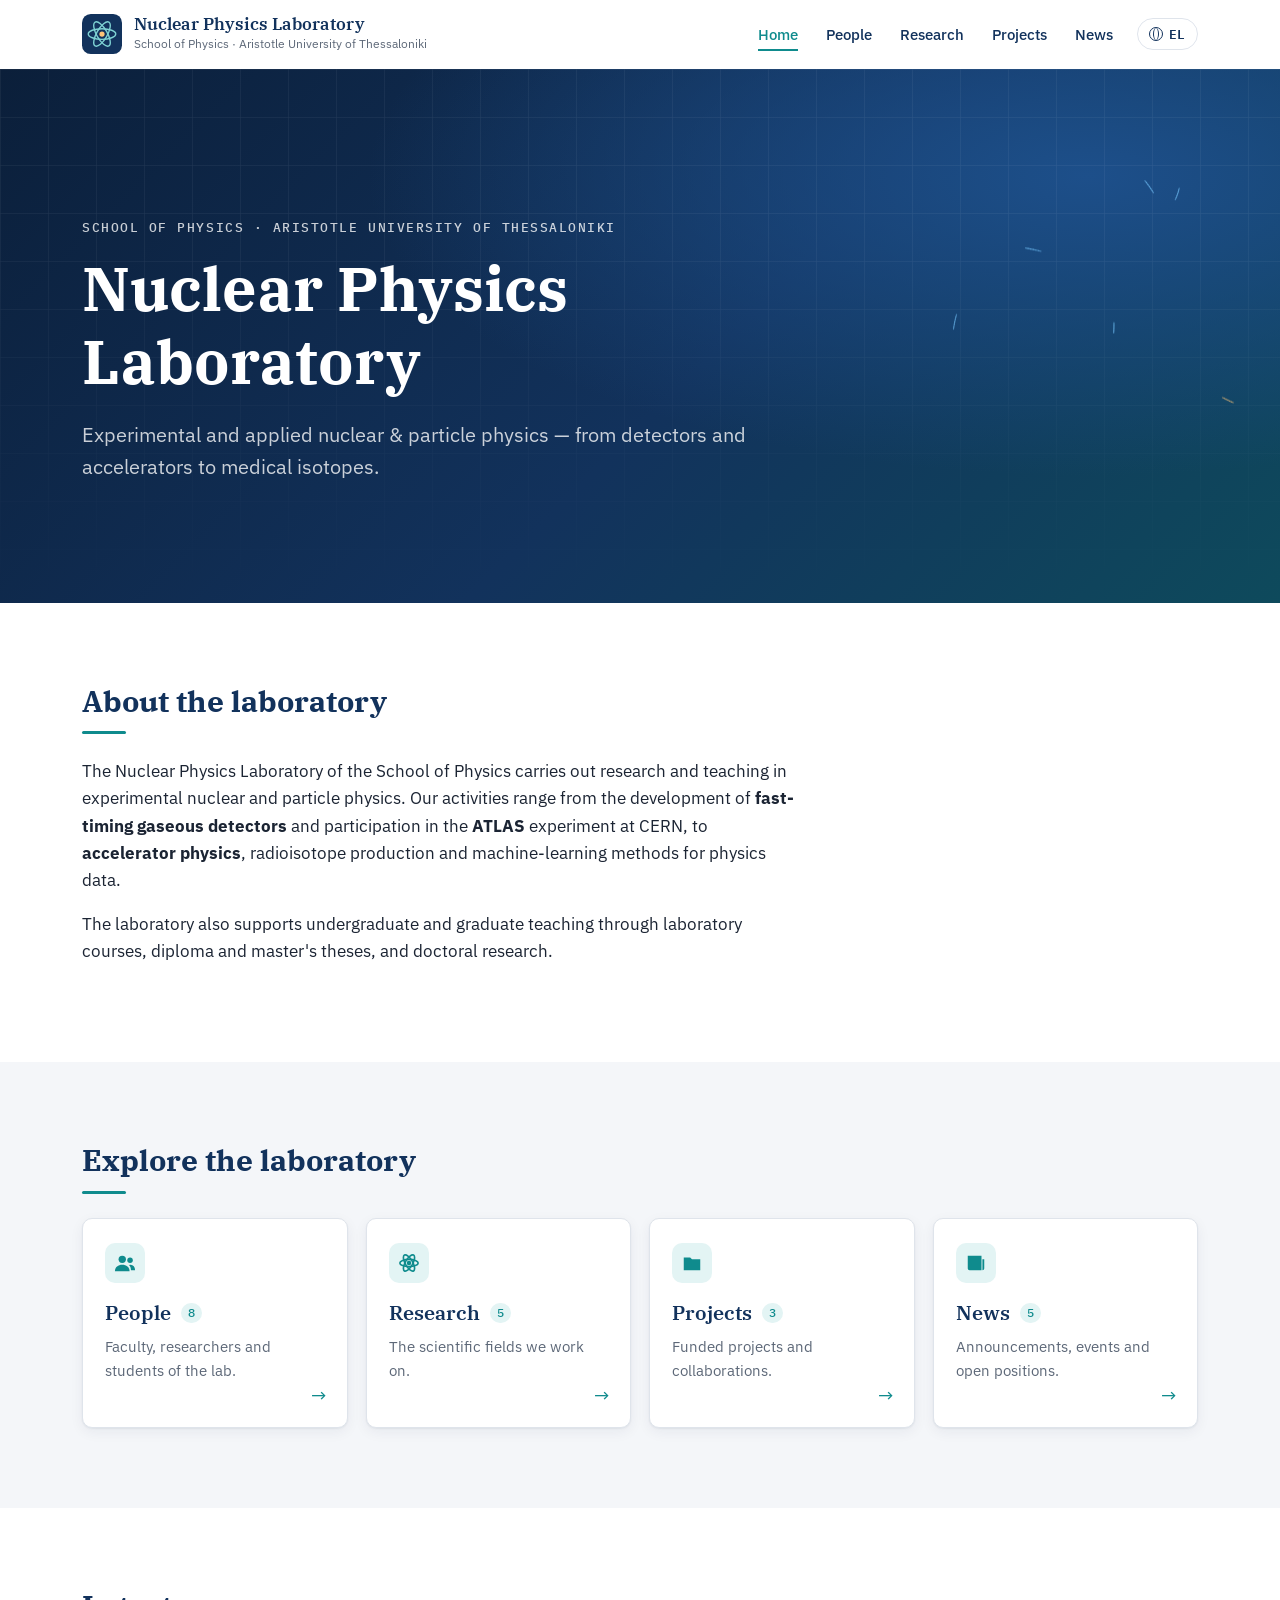
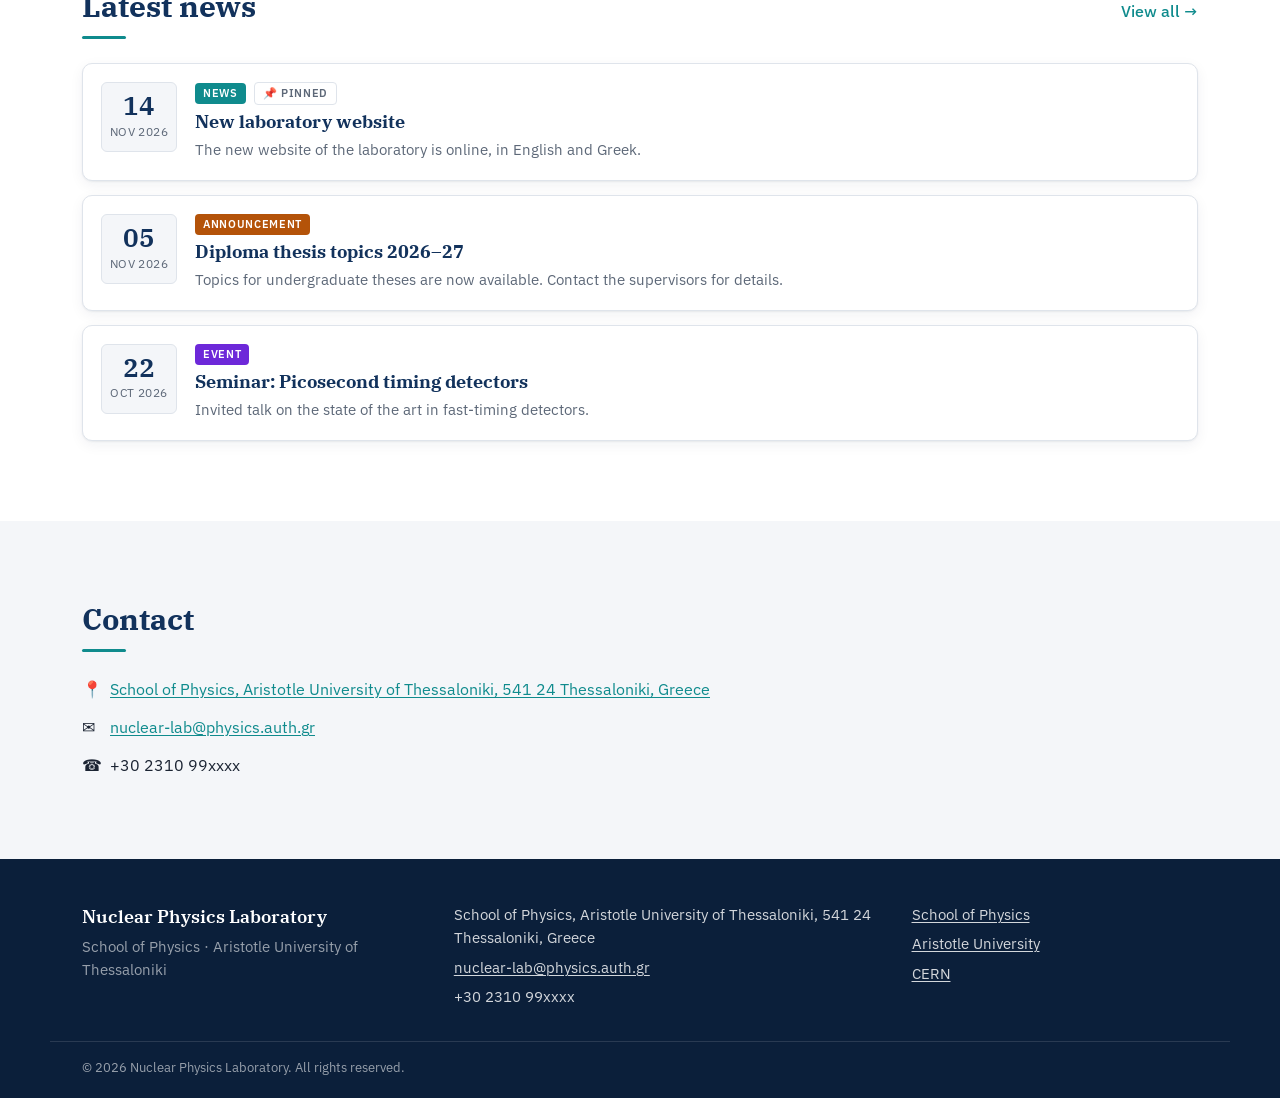
==== index.html @ e072f46a "Lab website v1: bilingual data-driven pages, themes, pop-ups Co-Authored-By: Claude Opus 5.5 <norepl" ====
<!DOCTYPE html>
<html lang="en">
<head>
  <meta charset="utf-8">
  <meta name="viewport" content="width=device-width, initial-scale=1">
  <title>Nuclear Physics Laboratory</title>
  <meta name="description" content="Nuclear Physics Laboratory, School of Physics, Aristotle University of Thessaloniki">
  <link rel="icon" href="assets/img/logo.svg" type="image/svg+xml">
  <link rel="stylesheet" href="assets/css/base.css">
  <!-- theme: changed automatically from data/config.js (or ?theme=name) -->
  <link rel="stylesheet" id="theme-css" href="assets/css/themes/scientific.css">
</head>
<body data-page="home">
  <div id="site-header"></div>
  <main id="main"><noscript><p style="padding:2rem">Please enable JavaScript to view this site.</p></noscript></main>
  <div id="site-footer"></div>

  <!-- content (edit these files) -->
  <script src="data/config.js"></script>
  <script src="data/ui-strings.js"></script>
  <script src="data/people.js"></script>
  <script src="data/research.js"></script>
  <script src="data/projects.js"></script>
  <script src="data/news.js"></script>
  <!-- engine -->
  <script src="assets/js/app.js"></script>
</body>
</html>
---- assets/css/base.css ----
/* =====================================================================
 *  BASE LAYOUT & COMPONENTS
 *  Uses only the variables defined by the active theme
 *  (assets/css/themes/*.css). Change colours/fonts there, not here.
 * ===================================================================== */

/* ---------- reset ---------- */
*, *::before, *::after { box-sizing: border-box; }
html { -webkit-text-size-adjust: 100%; scroll-behavior: smooth; }
html.no-scroll { overflow: hidden; }
body {
  margin: 0; min-height: 100vh; display: flex; flex-direction: column;
  font-family: var(--font-body); font-size: 1rem; line-height: 1.6;
  color: var(--c-text); background: var(--c-bg);
  -webkit-font-smoothing: antialiased;
}
main { flex: 1; }
img { max-width: 100%; display: block; }
a { color: var(--c-accent); text-decoration-thickness: 1px; text-underline-offset: 2px; }
a:hover { text-decoration: underline; }
h1, h2, h3 { font-family: var(--font-head); color: var(--c-primary); line-height: 1.2; margin: 0 0 .5em; }
:focus-visible { outline: 2px solid var(--c-accent); outline-offset: 3px; }
.visually-hidden { position: absolute !important; width: 1px; height: 1px; overflow: hidden; clip: rect(0 0 0 0); white-space: nowrap; }
.muted { color: var(--c-muted); }
.container { width: 100%; max-width: var(--maxw); margin: 0 auto; padding: 0 clamp(16px, 4vw, 32px); }
.container--narrow { max-width: 860px; }

/* ---------- header ---------- */
.site-header {
  position: sticky; top: 0; z-index: 50;
  background: var(--header-bg); color: var(--header-text);
  backdrop-filter: saturate(1.4) blur(10px); -webkit-backdrop-filter: saturate(1.4) blur(10px);
  border-bottom: 1px solid transparent; transition: border-color .2s, box-shadow .2s;
}
.site-header.is-scrolled { border-bottom-color: var(--c-border); box-shadow: 0 4px 18px rgba(0,0,0,.05); }
.site-header__inner { display: flex; align-items: center; gap: 16px; min-height: 68px; }
.brand { display: flex; align-items: center; gap: 12px; color: inherit; text-decoration: none; min-width: 0; margin-right: auto; }
.brand:hover { text-decoration: none; }
.brand__logo { width: 40px; height: 40px; flex: none; }
.brand__text { display: flex; flex-direction: column; min-width: 0; }
.brand__name { font-family: var(--font-head); font-weight: 600; font-size: 1.05rem; line-height: 1.2; }
.brand__inst { font-size: .74rem; color: var(--c-muted); white-space: nowrap; overflow: hidden; text-overflow: ellipsis; }

.nav { display: flex; align-items: center; gap: 4px; }
.nav__link {
  position: relative; padding: 8px 12px; border-radius: var(--radius-sm);
  color: inherit; text-decoration: none; font-weight: 500; font-size: .95rem;
}
.nav__link::after {
  content: ""; position: absolute; left: 12px; right: 12px; bottom: 3px; height: 2px;
  background: var(--c-accent); transform: scaleX(0); transform-origin: left; transition: transform .25s ease;
}
.nav__link:hover { text-decoration: none; }
.nav__link:hover::after, .nav__link.is-active::after { transform: scaleX(1); }
.nav__link.is-active { color: var(--c-accent); }

.lang-switch {
  margin-left: 8px; display: inline-flex; align-items: center; gap: 6px;
  font: 600 .8rem/1 var(--font-mono); letter-spacing: .05em;
  padding: 8px 11px; border-radius: 999px; cursor: pointer;
  color: var(--header-text); background: transparent; border: 1px solid var(--c-border);
  transition: background .2s, border-color .2s;
}
.lang-switch:hover { border-color: var(--c-accent); background: var(--c-accent-soft); }
.lang-switch__icon { width: 14px; height: 14px; border: 1.5px solid currentColor; border-radius: 50%; position: relative; }
.lang-switch__icon::before { content: ""; position: absolute; inset: 0 3px; border: 1.5px solid currentColor; border-top: 0; border-bottom: 0; border-radius: 50%; }

.nav-toggle { display: none; width: 44px; height: 44px; border: 0; background: transparent; cursor: pointer; position: relative; color: var(--header-text); }
.nav-toggle__bar, .nav-toggle__bar::before, .nav-toggle__bar::after {
  position: absolute; left: 11px; width: 22px; height: 2px; background: currentColor; border-radius: 2px; transition: transform .25s, opacity .2s;
}
.nav-toggle__bar { top: 21px; }
.nav-toggle__bar::before { content: ""; left: 0; top: -7px; }
.nav-toggle__bar::after { content: ""; left: 0; top: 7px; }
.nav-open .nav-toggle__bar { background: transparent; }
.nav-open .nav-toggle__bar::before { transform: translateY(7px) rotate(45deg); }
.nav-open .nav-toggle__bar::after { transform: translateY(-7px) rotate(-45deg); }

@media (max-width: 860px) {
  .nav-toggle { display: block; }
  .nav {
    position: absolute; top: 100%; left: 0; right: 0; flex-direction: column; align-items: stretch; gap: 0;
    background: var(--c-surface); border-bottom: 1px solid var(--c-border); padding: 8px clamp(16px, 4vw, 32px) 16px;
    box-shadow: 0 16px 30px rgba(0,0,0,.08);
    opacity: 0; transform: translateY(-8px); pointer-events: none; transition: opacity .2s, transform .2s;
  }
  .nav-open .nav { opacity: 1; transform: none; pointer-events: auto; }
  .nav__link { padding: 12px 4px; border-bottom: 1px solid var(--c-border); color: var(--c-text); }
  .nav__link::after { left: 4px; right: auto; width: 24px; bottom: 6px; }
  .lang-switch { margin: 14px 0 0; align-self: flex-start; color: var(--c-text); }
  .brand__inst { display: none; }
}

/* ---------- hero (home) ---------- */
.hero {
  position: relative; overflow: hidden; isolation: isolate;
  background: var(--hero-bg); color: var(--hero-text);
  padding: clamp(72px, 14vw, 150px) 0 clamp(64px, 11vw, 120px);
}
.hero--image { background: linear-gradient(90deg, rgba(5,15,30,.82), rgba(5,15,30,.35)), var(--hero-img) center/cover no-repeat; }
.hero__canvas { position: absolute; inset: 0; width: 100%; height: 100%; z-index: -1; }
.hero::after { /* faint grid like graph paper */
  content: ""; position: absolute; inset: 0; z-index: -2; opacity: .08;
  background-image: linear-gradient(rgba(255,255,255,.6) 1px, transparent 1px), linear-gradient(90deg, rgba(255,255,255,.6) 1px, transparent 1px);
  background-size: 48px 48px;
  mask-image: linear-gradient(to bottom, black 30%, transparent);
  -webkit-mask-image: linear-gradient(to bottom, black 30%, transparent);
}
.hero__inner { max-width: var(--maxw); }
.hero__kicker { font: 500 .8rem/1.4 var(--font-mono); letter-spacing: .12em; text-transform: uppercase; color: var(--hero-muted); margin: 0 0 16px; }
.hero__title { color: var(--hero-text); font-size: clamp(2.1rem, 5.6vw, 3.8rem); max-width: 16ch; margin-bottom: 20px; }
.hero__tagline { font-size: clamp(1.02rem, 2vw, 1.25rem); color: var(--hero-muted); max-width: 58ch; margin: 0; }

/* ---------- page head (inner pages) ---------- */
.page-head { background: var(--c-bg-alt); border-bottom: 1px solid var(--c-border); padding: clamp(40px, 7vw, 72px) 0 clamp(28px, 5vw, 48px); position: relative; overflow: hidden; }
.page-head::before {
  content: ""; position: absolute; right: -80px; top: -80px; width: 320px; height: 320px; border-radius: 50%;
  border: 1px solid var(--c-border); box-shadow: 0 0 0 40px var(--c-bg-alt), 0 0 0 41px var(--c-border), 0 0 0 80px var(--c-bg-alt), 0 0 0 81px var(--c-border);
  opacity: .8;
}
.page-head__title { font-size: clamp(1.8rem, 4.5vw, 2.8rem); position: relative; }
.page-head__lead { color: var(--c-muted); margin: 0; max-width: 60ch; position: relative; font-size: 1.05rem; }

/* ---------- sections ---------- */
.section { padding: clamp(44px, 7vw, 80px) 0; }
.section--tight { padding-top: clamp(24px, 4vw, 40px); }
.section--alt { background: var(--c-bg-alt); }
.section__title { font-size: clamp(1.4rem, 3vw, 1.9rem); margin-bottom: 24px; }
.section__title::after { content: ""; display: block; width: 44px; height: 3px; background: var(--c-accent); margin-top: 12px; border-radius: 2px; }
.section__headrow { display: flex; align-items: baseline; justify-content: space-between; gap: 16px; flex-wrap: wrap; }
.more-link { font-weight: 500; text-decoration: none; }
.prose { max-width: 72ch; }
.prose p { margin: 0 0 1em; }
.prose ul { padding-left: 1.2em; }
.about .prose { font-size: 1.06rem; }

/* ---------- tiles (home) ---------- */
.tiles { display: grid; grid-template-columns: repeat(auto-fit, minmax(220px, 1fr)); gap: 18px; }
.tile {
  position: relative; display: flex; flex-direction: column; gap: 6px; padding: 24px 22px 44px;
  background: var(--c-surface); border: 1px solid var(--c-border); border-radius: var(--radius);
  color: var(--c-text); text-decoration: none; box-shadow: var(--shadow);
  transition: transform .25s ease, box-shadow .25s ease, border-color .25s;
}
.tile:hover { text-decoration: none; transform: translateY(-4px); box-shadow: var(--shadow-hover); border-color: var(--c-accent); }
.tile__title { font-family: var(--font-head); font-size: 1.25rem; font-weight: 600; color: var(--c-primary); display: flex; align-items: center; gap: 10px; }
.tile__count { font: 500 .75rem/1 var(--font-mono); background: var(--c-accent-soft); color: var(--c-accent); padding: 4px 7px; border-radius: 999px; }
.tile__desc { color: var(--c-muted); font-size: .94rem; }
.tile__arrow { position: absolute; right: 20px; bottom: 16px; color: var(--c-accent); font-size: 1.2rem; transition: transform .25s; }
.tile:hover .tile__arrow { transform: translateX(5px); }
.tile__icon { width: 40px; height: 40px; border-radius: 10px; background: var(--c-accent-soft); position: relative; margin-bottom: 8px; }
.tile__icon::before { content: ""; position: absolute; inset: 9px; background: var(--c-accent); -webkit-mask: var(--icon) center/contain no-repeat; mask: var(--icon) center/contain no-repeat; }
.tile__icon--people   { --icon: url("data:image/svg+xml,%3Csvg xmlns='http://www.w3.org/2000/svg' viewBox='0 0 24 24'%3E%3Ccircle cx='9' cy='8' r='4'/%3E%3Cpath d='M1 21c0-4.4 3.6-7 8-7s8 2.6 8 7z'/%3E%3Ccircle cx='17.5' cy='9' r='3'/%3E%3Cpath d='M18 14c3 .3 5 2.4 5 6h-4.5c0-2.4-.7-4.4-2.2-5.7z'/%3E%3C/svg%3E"); }
.tile__icon--research { --icon: url("data:image/svg+xml,%3Csvg xmlns='http://www.w3.org/2000/svg' viewBox='0 0 24 24' fill='none' stroke='black' stroke-width='1.8'%3E%3Cellipse cx='12' cy='12' rx='10' ry='4'/%3E%3Cellipse cx='12' cy='12' rx='10' ry='4' transform='rotate(60 12 12)'/%3E%3Cellipse cx='12' cy='12' rx='10' ry='4' transform='rotate(120 12 12)'/%3E%3Ccircle cx='12' cy='12' r='1.6' fill='black'/%3E%3C/svg%3E"); }
.tile__icon--projects { --icon: url("data:image/svg+xml,%3Csvg xmlns='http://www.w3.org/2000/svg' viewBox='0 0 24 24'%3E%3Cpath d='M3 6h7l2 2h9v12H3z'/%3E%3C/svg%3E"); }
.tile__icon--news     { --icon: url("data:image/svg+xml,%3Csvg xmlns='http://www.w3.org/2000/svg' viewBox='0 0 24 24'%3E%3Cpath d='M3 4h15v16H5a2 2 0 0 1-2-2zM19 8h2v10a2 2 0 0 1-2 2z'/%3E%3Cpath fill='white' d='M6 7h9v3H6zM6 12h9v1.5H6zM6 15h6v1.5H6z'/%3E%3C/svg%3E"); }

/* ---------- filters / chips ---------- */
.filters { display: flex; flex-wrap: wrap; gap: 8px; margin-bottom: 28px; }
.chip {
  display: inline-flex; align-items: center; gap: 6px; padding: 7px 14px; border-radius: 999px;
  border: 1px solid var(--c-border); background: var(--c-surface); color: var(--c-text);
  font: 500 .88rem/1.2 var(--font-body); cursor: pointer; transition: all .2s; text-decoration: none;
}
.chip:hover { border-color: var(--c-accent); color: var(--c-accent); text-decoration: none; }
.chip.is-active { background: var(--c-primary); border-color: var(--c-primary); color: var(--c-primary-contrast); }
.chip__count { font: 500 .72rem/1 var(--font-mono); opacity: .7; }
.chips { display: flex; flex-wrap: wrap; gap: 8px; }
.chip--link { font-size: .85rem; padding: 6px 12px; }

/* ---------- grids & cards ---------- */
.group + .group { margin-top: 48px; }
.group__title { font-size: 1.3rem; padding-bottom: 10px; border-bottom: 1px solid var(--c-border); margin-bottom: 22px; }
.grid { display: grid; gap: 22px; }
.grid--people { grid-template-columns: repeat(auto-fill, minmax(190px, 1fr)); }
.grid--cards  { grid-template-columns: repeat(auto-fill, minmax(290px, 1fr)); }
@media (max-width: 480px) { .grid--people { grid-template-columns: repeat(2, 1fr); gap: 14px; } }

.card {
  display: flex; flex-direction: column; overflow: hidden; cursor: pointer;
  background: var(--c-surface); border: 1px solid var(--c-border); border-radius: var(--radius); box-shadow: var(--shadow);
  transition: transform .28s cubic-bezier(.2,.7,.3,1), box-shadow .28s, border-color .28s;
}
.card:hover, .card:focus-visible { transform: translateY(-5px); box-shadow: var(--shadow-hover); border-color: color-mix(in srgb, var(--c-accent) 50%, var(--c-border)); }
.card:hover .media img { transform: scale(1.04); }
.card__body { padding: 16px 18px 18px; display: flex; flex-direction: column; gap: 6px; flex: 1; }
.card__title { font-size: 1.12rem; margin: 0; }
.card--person .card__title { font-size: 1rem; font-family: var(--font-body); font-weight: 600; }
.card__meta { margin: 0; color: var(--c-accent); font-size: .86rem; font-weight: 500; }
.card__text { margin: 0; color: var(--c-muted); font-size: .92rem; }
.card--person .card__text { font-size: .85rem; }
.card__more { margin-top: auto; padding-top: 8px; font-size: .88rem; font-weight: 500; color: var(--c-accent); }
.card__row { display: flex; align-items: center; gap: 8px; flex-wrap: wrap; }
.card__acronym { font: 600 .78rem/1 var(--font-mono); letter-spacing: .06em; color: var(--c-primary); background: var(--c-bg-alt); border: 1px solid var(--c-border); padding: 5px 8px; border-radius: 4px; }

/* ---------- responsive images ---------- */
/* Any photo, any size: the box keeps its ratio and the photo is cropped to fill it.
   Per-item focus point with  photoPosition / imagePosition  in the data files. */
.media { position: relative; aspect-ratio: var(--ratio, 16/9); overflow: hidden; background: var(--c-bg-alt); flex: none; }
.media img { position: absolute; inset: 0; width: 100%; height: 100%; object-fit: cover; object-position: var(--pos, 50% 50%); transition: transform .6s ease; z-index: 1; }
.media .placeholder { position: absolute; inset: 0; }
.media--round { border-radius: 50%; }

.placeholder--avatar {
  display: grid; place-items: center;
  background: linear-gradient(145deg, hsl(var(--ph-hue) var(--ph-sat) calc(var(--ph-light) + 12%)), hsl(calc(var(--ph-hue) + 40) var(--ph-sat) var(--ph-light)));
  color: rgba(255,255,255,.92); font: 600 clamp(1.4rem, 4vw, 2.6rem)/1 var(--font-head); letter-spacing: .04em;
}
.media--round .placeholder--avatar { font-size: .95rem; }
.placeholder--pattern { background: linear-gradient(135deg, hsl(var(--ph-hue) var(--ph-sat) calc(var(--ph-light) - 6%)), hsl(calc(var(--ph-hue) + 50) var(--ph-sat) calc(var(--ph-light) + 6%))); }
.placeholder--pattern svg { width: 100%; height: 100%; }
.ph-rings circle { fill: none; stroke: rgba(255,255,255,.14); stroke-width: 1; }
.ph-tracks path { fill: none; stroke: rgba(255,255,255,.55); stroke-width: 1.4; stroke-linecap: round; }
.ph-vertex { fill: #fff; }

/* ---------- badges ---------- */
.badge { display: inline-block; font: 600 .7rem/1 var(--font-body); letter-spacing: .06em; text-transform: uppercase; padding: 5px 8px; border-radius: 4px; color: #fff; background: var(--c-accent); }
.badge--ongoing { background: var(--c-ongoing); }
.badge--completed { background: var(--c-completed); }
.badge--news { background: var(--c-accent); }
.badge--announcement { background: var(--c-announcement); }
.badge--event { background: var(--c-event); }
.badge--position { background: var(--c-position); }
.badge--pinned { background: transparent; color: var(--c-muted); border: 1px solid var(--c-border); }

/* ---------- news list ---------- */
.news-list { display: flex; flex-direction: column; gap: 14px; }
.news-item {
  display: grid; grid-template-columns: 76px 1fr; gap: 18px; align-items: start; cursor: pointer;
  background: var(--c-surface); border: 1px solid var(--c-border); border-radius: var(--radius); padding: 18px;
  box-shadow: var(--shadow); transition: transform .25s, box-shadow .25s, border-color .25s;
}
.news-item.has-image { grid-template-columns: 76px 1fr 180px; }
.news-item:hover, .news-item:focus-visible { transform: translateX(4px); box-shadow: var(--shadow-hover); border-color: var(--c-accent); }
.news-item__date { display: flex; flex-direction: column; align-items: center; justify-content: center; padding: 10px 4px; border-radius: var(--radius-sm); background: var(--c-bg-alt); border: 1px solid var(--c-border); text-align: center; }
.news-item__day { font: 600 1.6rem/1 var(--font-head); color: var(--c-primary); }
.news-item__month { font-size: .72rem; color: var(--c-muted); margin-top: 4px; text-transform: uppercase; letter-spacing: .04em; }
.news-item__body { display: flex; flex-direction: column; gap: 6px; min-width: 0; }
.news-item__title { font-size: 1.1rem; margin: 0; }
.news-item__thumb { border-radius: var(--radius-sm); }
@media (max-width: 640px) {
  .news-item, .news-item.has-image { grid-template-columns: 60px 1fr; gap: 14px; padding: 14px; }
  .news-item__thumb { grid-column: 1 / -1; order: -1; }
  .news-item__day { font-size: 1.3rem; }
}

/* ---------- contact ---------- */
.contact__grid { display: grid; gap: 12px; font-size: 1.02rem; }
.contact .label { display: inline-block; width: 28px; }

/* ---------- buttons / links ---------- */
.link-list { display: flex; flex-wrap: wrap; gap: 8px; margin-top: 8px; }
.btn { display: inline-flex; align-items: center; gap: 4px; padding: 8px 14px; border-radius: var(--radius-sm); font-weight: 500; font-size: .9rem; text-decoration: none; transition: all .2s; }
.btn--ghost { border: 1px solid var(--c-border); color: var(--c-text); background: var(--c-surface); }
.btn--ghost:hover { border-color: var(--c-accent); color: var(--c-accent); text-decoration: none; }
.tags { list-style: none; padding: 0; margin: 0; display: flex; flex-wrap: wrap; gap: 6px; }
.tags li { font: 500 .8rem/1 var(--font-mono); padding: 6px 9px; border-radius: 4px; background: var(--c-accent-soft); color: var(--c-accent); }

/* ---------- modal (pop-up) ---------- */
.modal { position: fixed; inset: 0; z-index: 100; display: grid; place-items: center; padding: clamp(0px, 3vw, 32px); }
.modal__backdrop { position: absolute; inset: 0; background: rgba(8, 16, 30, .62); backdrop-filter: blur(4px); -webkit-backdrop-filter: blur(4px); opacity: 0; transition: opacity .28s ease; }
.modal__panel {
  position: relative; width: min(920px, 100%); max-height: min(90vh, 100%); overflow: auto; overscroll-behavior: contain;
  background: var(--c-surface); color: var(--c-text); border-radius: calc(var(--radius) + 4px); box-shadow: 0 30px 80px rgba(0,0,0,.35);
  opacity: 0; transform: translateY(24px) scale(.97); transition: opacity .28s ease, transform .32s cubic-bezier(.2,.8,.25,1);
  outline: none;
}
.modal.is-open .modal__backdrop { opacity: 1; }
.modal.is-open .modal__panel { opacity: 1; transform: none; }
.modal__close {
  position: sticky; top: 12px; float: right; margin: 12px 12px -56px 0; z-index: 3;
  width: 40px; height: 40px; border-radius: 50%; border: 1px solid var(--c-border); background: var(--c-surface);
  color: var(--c-text); font-size: 1.6rem; line-height: 1; cursor: pointer; box-shadow: var(--shadow); transition: transform .2s, background .2s;
}
.modal__close:hover { transform: rotate(90deg); background: var(--c-bg-alt); }
@media (max-width: 640px) {
  .modal { padding: 0; place-items: end stretch; }
  .modal__panel { max-height: 92vh; border-radius: 16px 16px 0 0; transform: translateY(100%); }
  .modal.is-open .modal__panel { transform: none; }
}

.detail { display: block; }
.detail__main { padding: clamp(20px, 4vw, 36px); }
.detail__banner { border-radius: 0; }
.detail__kicker { font: 500 .75rem/1 var(--font-mono); text-transform: uppercase; letter-spacing: .1em; color: var(--c-accent); margin: 0 0 10px; }
.detail__title { font-size: clamp(1.4rem, 3.4vw, 2rem); margin: 10px 0 6px; padding-right: 40px; }
.detail__sub { color: var(--c-muted); margin: 0 0 16px; font-size: 1.02rem; }
.detail__h { font: 600 .78rem/1 var(--font-body); text-transform: uppercase; letter-spacing: .1em; color: var(--c-muted); margin: 26px 0 12px; }
.detail--person { display: grid; grid-template-columns: 280px 1fr; }
.detail--person .detail__side { padding: clamp(20px, 4vw, 32px); padding-right: 0; }
.detail--person .detail__side .media { border-radius: var(--radius); }
@media (max-width: 720px) {
  .detail--person { grid-template-columns: 1fr; }
  .detail--person .detail__side { padding: 24px 24px 0; max-width: 260px; }
}
.facts { display: grid; gap: 8px; margin: 16px 0; padding: 14px 16px; background: var(--c-bg-alt); border-radius: var(--radius-sm); border: 1px solid var(--c-border); }
.facts:empty { display: none; }
.facts div { display: grid; grid-template-columns: 130px 1fr; gap: 10px; }
.facts dt { color: var(--c-muted); font-size: .88rem; }
.facts dd { margin: 0; overflow-wrap: anywhere; }
@media (max-width: 480px) { .facts div { grid-template-columns: 1fr; gap: 0; } }

.people-mini { display: grid; grid-template-columns: repeat(auto-fill, minmax(220px, 1fr)); gap: 10px; }
.person-mini { display: flex; align-items: center; gap: 12px; padding: 8px; border-radius: var(--radius-sm); border: 1px solid var(--c-border); color: var(--c-text); text-decoration: none; transition: border-color .2s, background .2s; }
.person-mini:hover { border-color: var(--c-accent); background: var(--c-accent-soft); text-decoration: none; }
.person-mini .media { width: 44px; }
.person-mini > span { display: flex; flex-direction: column; font-size: .9rem; line-height: 1.3; min-width: 0; }
.person-mini .muted { font-size: .8rem; }

.gallery { display: grid; grid-template-columns: repeat(auto-fill, minmax(150px, 1fr)); gap: 10px; }
.gallery a { display: block; border-radius: var(--radius-sm); overflow: hidden; }
.gallery a:hover img { transform: scale(1.06); }

/* ---------- lightbox ---------- */
.lightbox { position: fixed; inset: 0; z-index: 200; background: rgba(0,0,0,.92); display: flex; align-items: center; justify-content: center; opacity: 0; transition: opacity .2s; cursor: zoom-out; }
.lightbox.is-open { opacity: 1; }
.lightbox figure { margin: 0; max-width: 92vw; max-height: 88vh; display: flex; flex-direction: column; align-items: center; }
.lightbox img { max-width: 92vw; max-height: 82vh; object-fit: contain; border-radius: 4px; }
.lightbox figcaption { color: #ddd; margin-top: 10px; font-size: .92rem; text-align: center; }
.lightbox__nav { position: absolute; top: 50%; transform: translateY(-50%); width: 48px; height: 48px; border-radius: 50%; border: 0; background: rgba(255,255,255,.12); color: #fff; font-size: 2rem; cursor: pointer; }
.lightbox__prev { left: 14px; } .lightbox__next { right: 14px; }
.lightbox.is-single .lightbox__nav { display: none; }

/* ---------- footer ---------- */
.site-footer { background: var(--footer-bg); color: var(--footer-text); padding: 44px 0 20px; font-size: .92rem; }
.site-footer a { color: inherit; }
.site-footer .muted { color: color-mix(in srgb, var(--footer-text) 70%, transparent); }
.site-footer__grid { display: grid; grid-template-columns: 1.2fr 1.5fr 1fr; gap: 28px; }
.site-footer__name { font-family: var(--font-head); font-size: 1.1rem; font-weight: 600; color: #fff; margin-bottom: 4px; }
.site-footer__contact, .site-footer__links { display: flex; flex-direction: column; gap: 6px; }
.site-footer__bottom { border-top: 1px solid rgba(255,255,255,.12); margin-top: 32px; padding-top: 16px; font-size: .8rem; }
@media (max-width: 760px) { .site-footer__grid { grid-template-columns: 1fr; } }

.empty { padding: 40px 0; text-align: center; }

/* ---------- reveal-on-scroll effect ---------- */
.reveal { opacity: 0; transform: translateY(16px); transition: opacity .6s ease var(--d, 0ms), transform .6s cubic-bezier(.2,.7,.3,1) var(--d, 0ms); }
.reveal.is-visible { opacity: 1; transform: none; }
@media (prefers-reduced-motion: reduce) {
  *, *::before, *::after { transition-duration: 0ms !important; animation-duration: 0ms !important; scroll-behavior: auto !important; }
  .reveal { opacity: 1; transform: none; }
}
/* If JS fails, never hide content */
html:not(.is-ready) .reveal { opacity: 1; transform: none; }
---- assets/css/themes/scientific.css ----
/* =====================================================================
 *  THEME: scientific  (default)
 *  Clean, academic look: white paper, deep navy, teal accent.
 *  ---------------------------------------------------------------------
 *  A theme only sets the variables below. To make a new theme:
 *  copy this file, rename it (e.g. themes/my-theme.css), change values,
 *  and set  theme: "my-theme"  in data/config.js.
 * ===================================================================== */
@import url("https://fonts.googleapis.com/css2?family=IBM+Plex+Sans:wght@400;500;600&family=IBM+Plex+Serif:wght@500;600&family=IBM+Plex+Mono:wght@500&display=swap");

:root {
  /* Fonts (Plex supports Greek) */
  --font-body: "IBM Plex Sans", "Segoe UI", Roboto, Arial, sans-serif;
  --font-head: "IBM Plex Serif", Georgia, "Times New Roman", serif;
  --font-mono: "IBM Plex Mono", ui-monospace, Consolas, monospace;

  /* Colours */
  --c-bg: #ffffff;
  --c-bg-alt: #f4f6f9;
  --c-surface: #ffffff;
  --c-text: #1b2433;
  --c-muted: #5d6878;
  --c-border: #dfe4eb;
  --c-primary: #12325c;        /* navy: headings, header */
  --c-primary-contrast: #ffffff;
  --c-accent: #0f8b8d;         /* teal: links, highlights */
  --c-accent-soft: #e3f4f4;

  /* Status / badge colours */
  --c-ongoing: #1e7f4f;
  --c-completed: #6b7280;
  --c-announcement: #b45309;
  --c-event: #6d28d9;
  --c-position: #be123c;

  /* Header & home hero */
  --header-bg: rgba(255, 255, 255, 0.92);
  --header-text: var(--c-primary);
  --hero-bg: radial-gradient(1200px 500px at 85% 20%, #1d4f8a 0%, transparent 60%),
             linear-gradient(135deg, #0b1f3a 0%, #12325c 55%, #0e4a5c 100%);
  --hero-text: #ffffff;
  --hero-muted: rgba(255, 255, 255, 0.78);
  --track-color: rgba(120, 200, 255, 0.55);
  --track-color-2: rgba(255, 196, 120, 0.55);

  --footer-bg: #0b1f3a;
  --footer-text: rgba(255, 255, 255, 0.82);

  /* Shape */
  --radius: 10px;
  --radius-sm: 6px;
  --shadow: 0 1px 2px rgba(16, 32, 64, 0.06), 0 4px 14px rgba(16, 32, 64, 0.06);
  --shadow-hover: 0 4px 10px rgba(16, 32, 64, 0.08), 0 18px 40px rgba(16, 32, 64, 0.14);
  --maxw: 1180px;

  /* Placeholder graphics (used when no image is given) */
  --ph-sat: 45%;
  --ph-light: 30%;
}
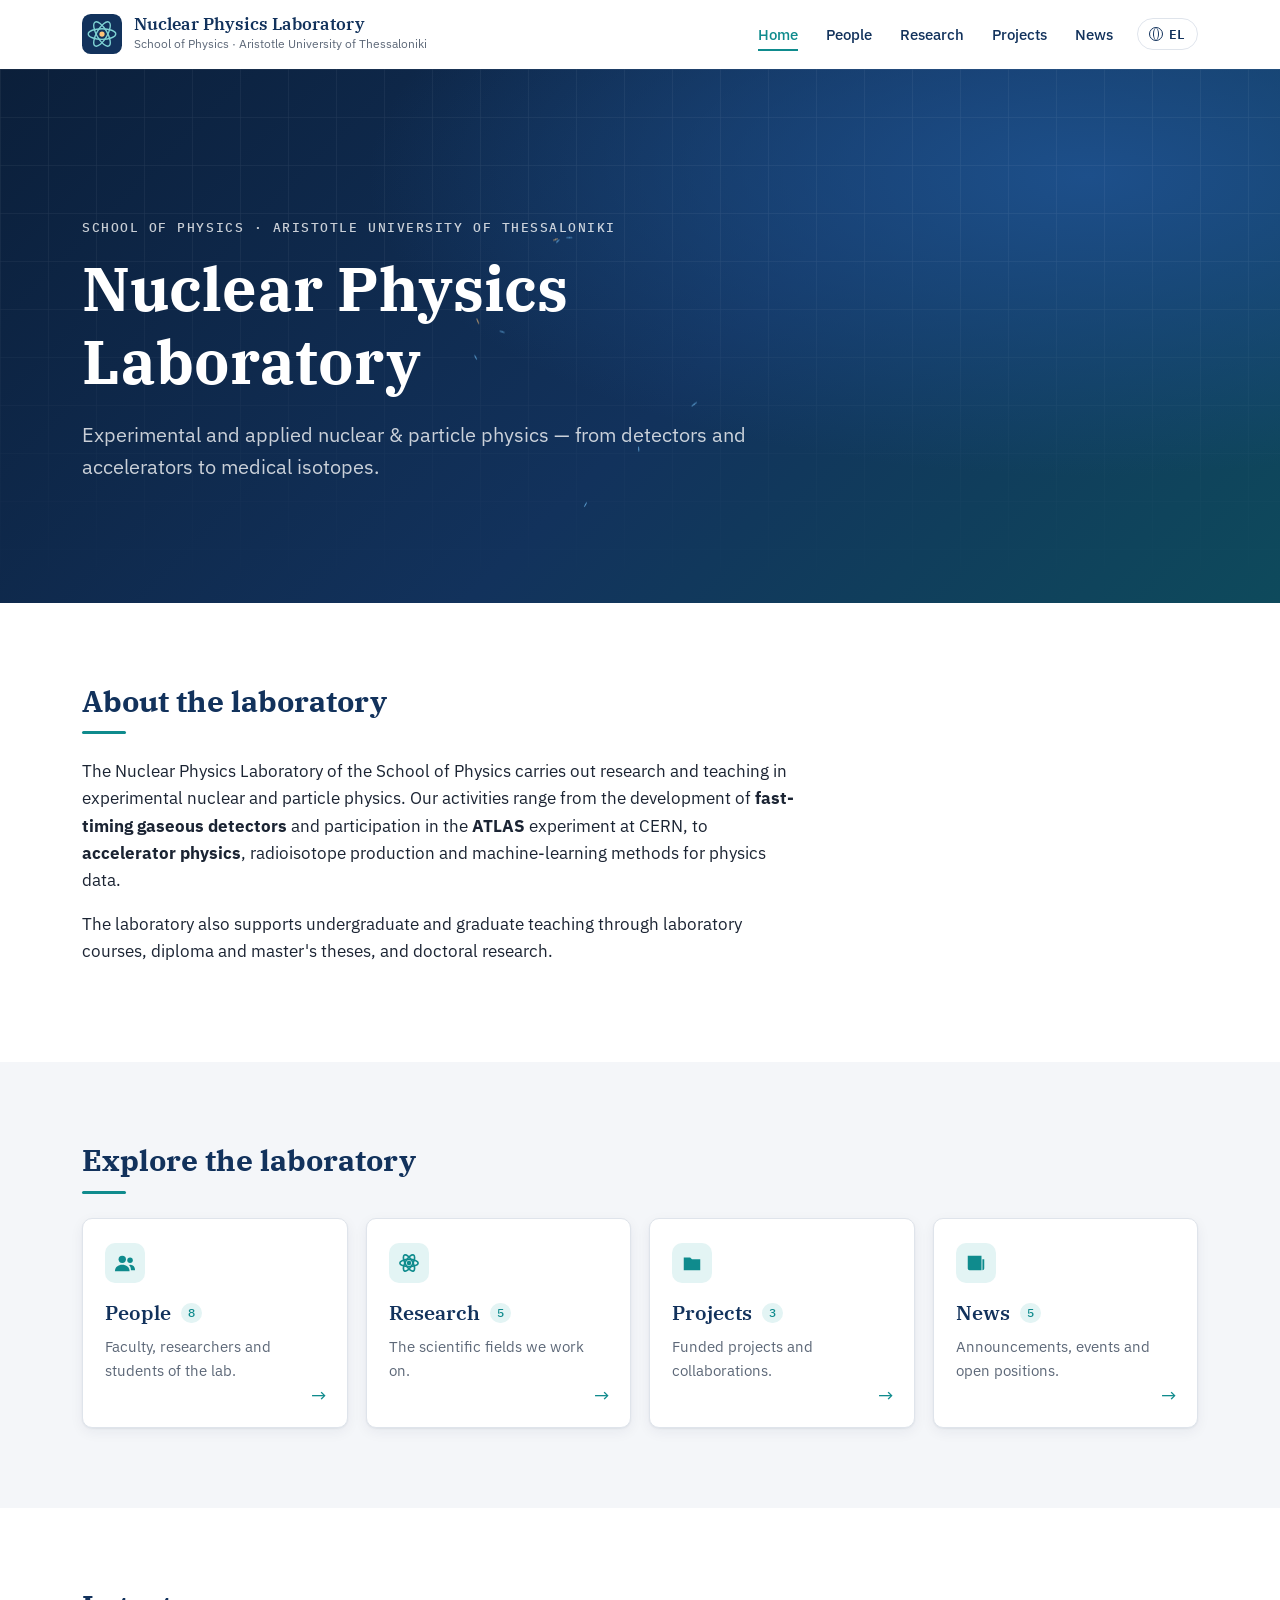
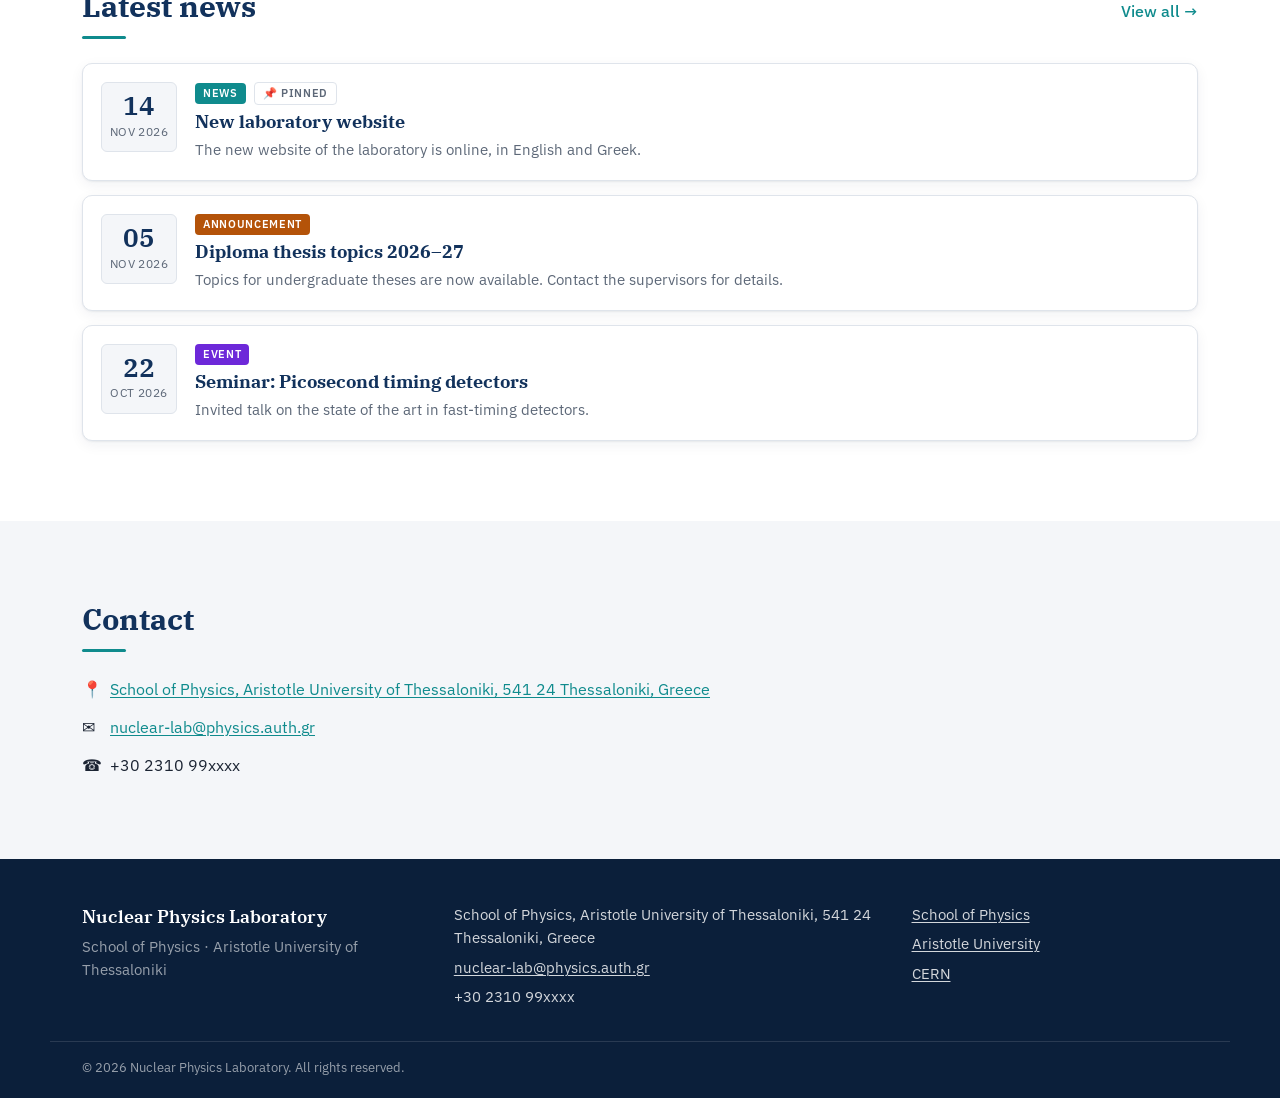
==== commit 6e6c3e48: "Cache-busting ?v= on css/js so fixes reach browsers immediately Co-Authored-By: Claude Opus 5.5 <nor" ====
--- a/index.html
+++ b/index.html
@@ -6,9 +6,9 @@
   <title>Nuclear Physics Laboratory</title>
   <meta name="description" content="Nuclear Physics Laboratory, School of Physics, Aristotle University of Thessaloniki">
   <link rel="icon" href="assets/img/logo.svg" type="image/svg+xml">
-  <link rel="stylesheet" href="assets/css/base.css">
+  <link rel="stylesheet" href="assets/css/base.css?v=20261114-3">
   <!-- theme: changed automatically from data/config.js (or ?theme=name) -->
-  <link rel="stylesheet" id="theme-css" href="assets/css/themes/scientific.css">
+  <link rel="stylesheet" id="theme-css" href="assets/css/themes/scientific.css?v=20261114-3">
 </head>
 <body data-page="home">
   <div id="site-header"></div>
@@ -16,13 +16,13 @@
   <div id="site-footer"></div>
 
   <!-- content (edit these files) -->
-  <script src="data/config.js"></script>
-  <script src="data/ui-strings.js"></script>
-  <script src="data/people.js"></script>
-  <script src="data/research.js"></script>
-  <script src="data/projects.js"></script>
-  <script src="data/news.js"></script>
+  <script src="data/config.js?v=20261114-3"></script>
+  <script src="data/ui-strings.js?v=20261114-3"></script>
+  <script src="data/people.js?v=20261114-3"></script>
+  <script src="data/research.js?v=20261114-3"></script>
+  <script src="data/projects.js?v=20261114-3"></script>
+  <script src="data/news.js?v=20261114-3"></script>
   <!-- engine -->
-  <script src="assets/js/app.js"></script>
+  <script src="assets/js/app.js?v=20261114-3"></script>
 </body>
 </html>
--- a/assets/css/base.css
+++ b/assets/css/base.css
@@ -20,6 +20,7 @@
 a:hover { text-decoration: underline; }
 h1, h2, h3 { font-family: var(--font-head); color: var(--c-primary); line-height: 1.2; margin: 0 0 .5em; }
 :focus-visible { outline: 2px solid var(--c-accent); outline-offset: 3px; }
+[hidden] { display: none !important; }
 .visually-hidden { position: absolute !important; width: 1px; height: 1px; overflow: hidden; clip: rect(0 0 0 0); white-space: nowrap; }
 .muted { color: var(--c-muted); }
 .container { width: 100%; max-width: var(--maxw); margin: 0 auto; padding: 0 clamp(16px, 4vw, 32px); }
@@ -257,6 +258,8 @@
 .tags li { font: 500 .8rem/1 var(--font-mono); padding: 6px 9px; border-radius: 4px; background: var(--c-accent-soft); color: var(--c-accent); }
 
 /* ---------- modal (pop-up) ---------- */
+.modal { pointer-events: none; }
+.modal.is-open { pointer-events: auto; }
 .modal { position: fixed; inset: 0; z-index: 100; display: grid; place-items: center; padding: clamp(0px, 3vw, 32px); }
 .modal__backdrop { position: absolute; inset: 0; background: rgba(8, 16, 30, .62); backdrop-filter: blur(4px); -webkit-backdrop-filter: blur(4px); opacity: 0; transition: opacity .28s ease; }
 .modal__panel {
@@ -313,9 +316,11 @@
 
 /* ---------- lightbox ---------- */
 .lightbox { position: fixed; inset: 0; z-index: 200; background: rgba(0,0,0,.92); display: flex; align-items: center; justify-content: center; opacity: 0; transition: opacity .2s; cursor: zoom-out; }
-.lightbox.is-open { opacity: 1; }
+.lightbox.is-open { opacity: 1; pointer-events: auto; }
+.lightbox:not(.is-open) { pointer-events: none; }
 .lightbox figure { margin: 0; max-width: 92vw; max-height: 88vh; display: flex; flex-direction: column; align-items: center; }
 .lightbox img { max-width: 92vw; max-height: 82vh; object-fit: contain; border-radius: 4px; }
+.lightbox img[src$=".svg"] { width: min(900px, 92vw); }
 .lightbox figcaption { color: #ddd; margin-top: 10px; font-size: .92rem; text-align: center; }
 .lightbox__nav { position: absolute; top: 50%; transform: translateY(-50%); width: 48px; height: 48px; border-radius: 50%; border: 0; background: rgba(255,255,255,.12); color: #fff; font-size: 2rem; cursor: pointer; }
 .lightbox__prev { left: 14px; } .lightbox__next { right: 14px; }
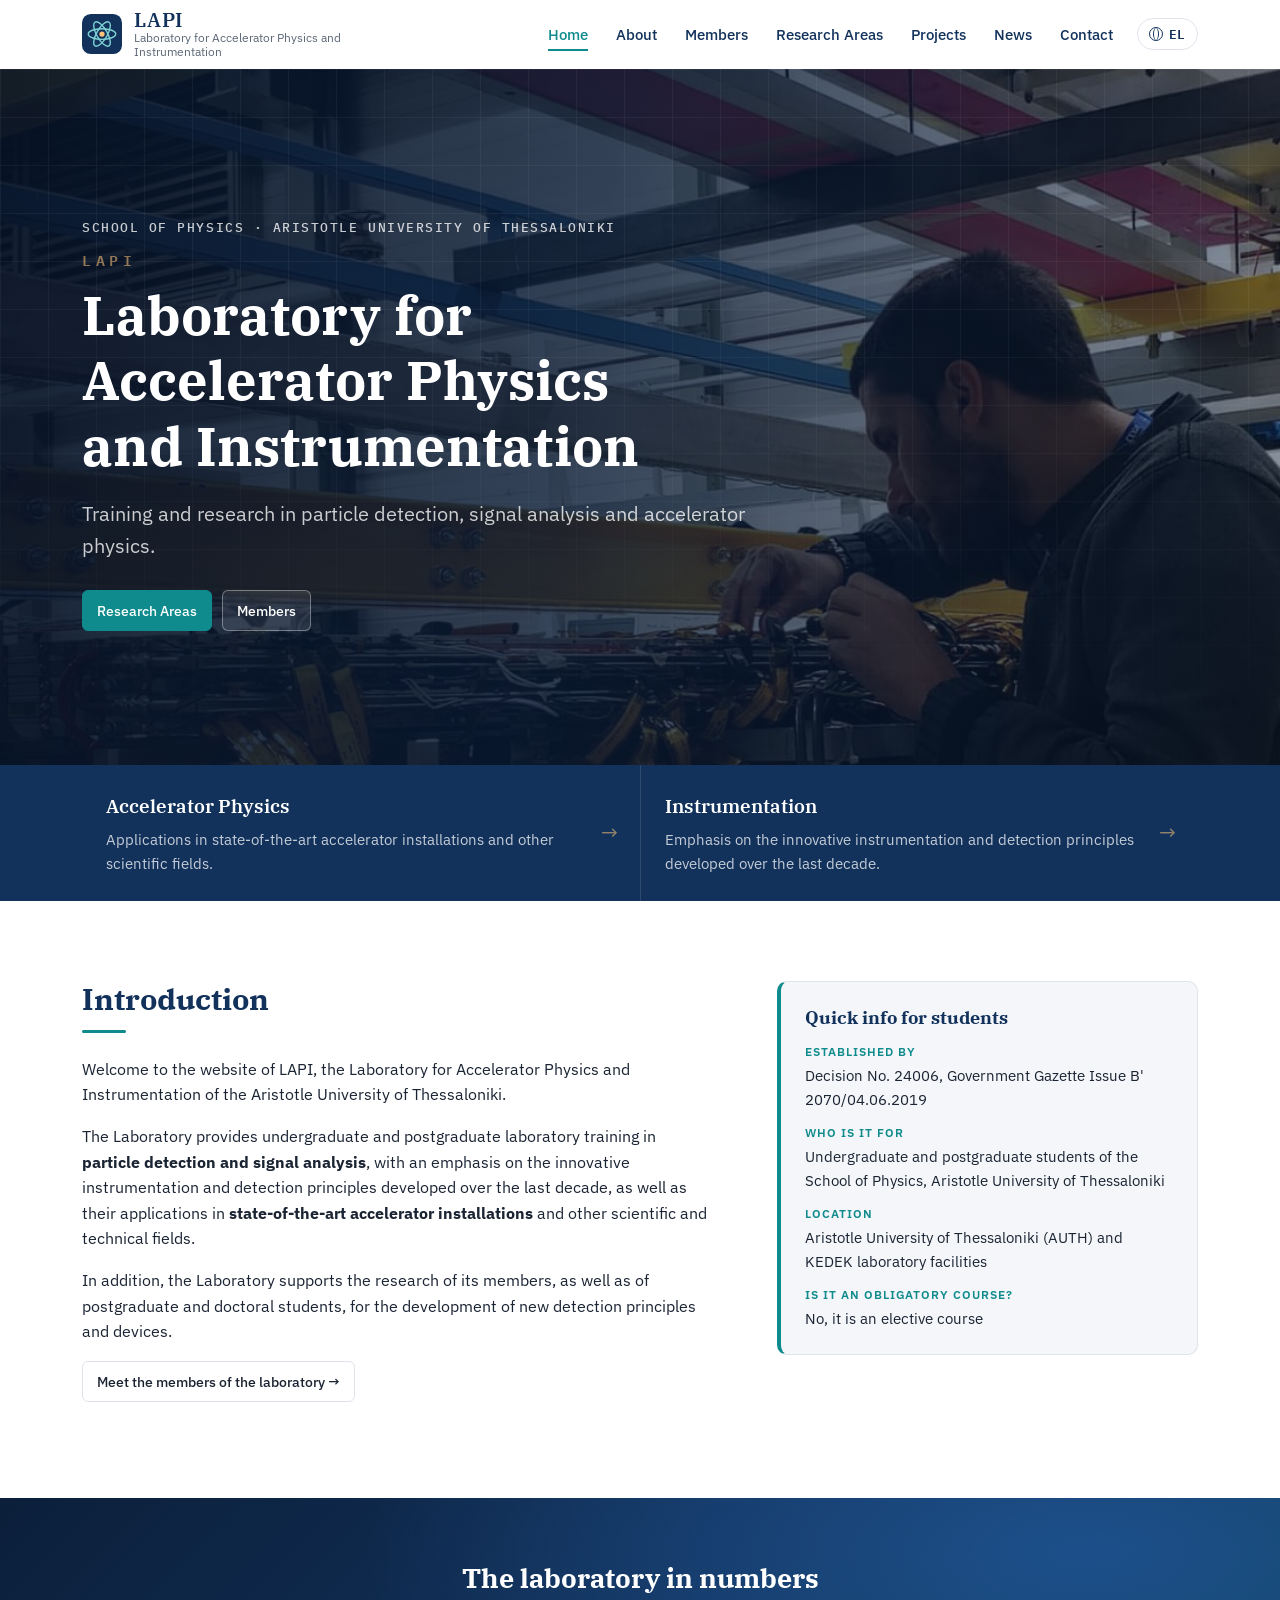
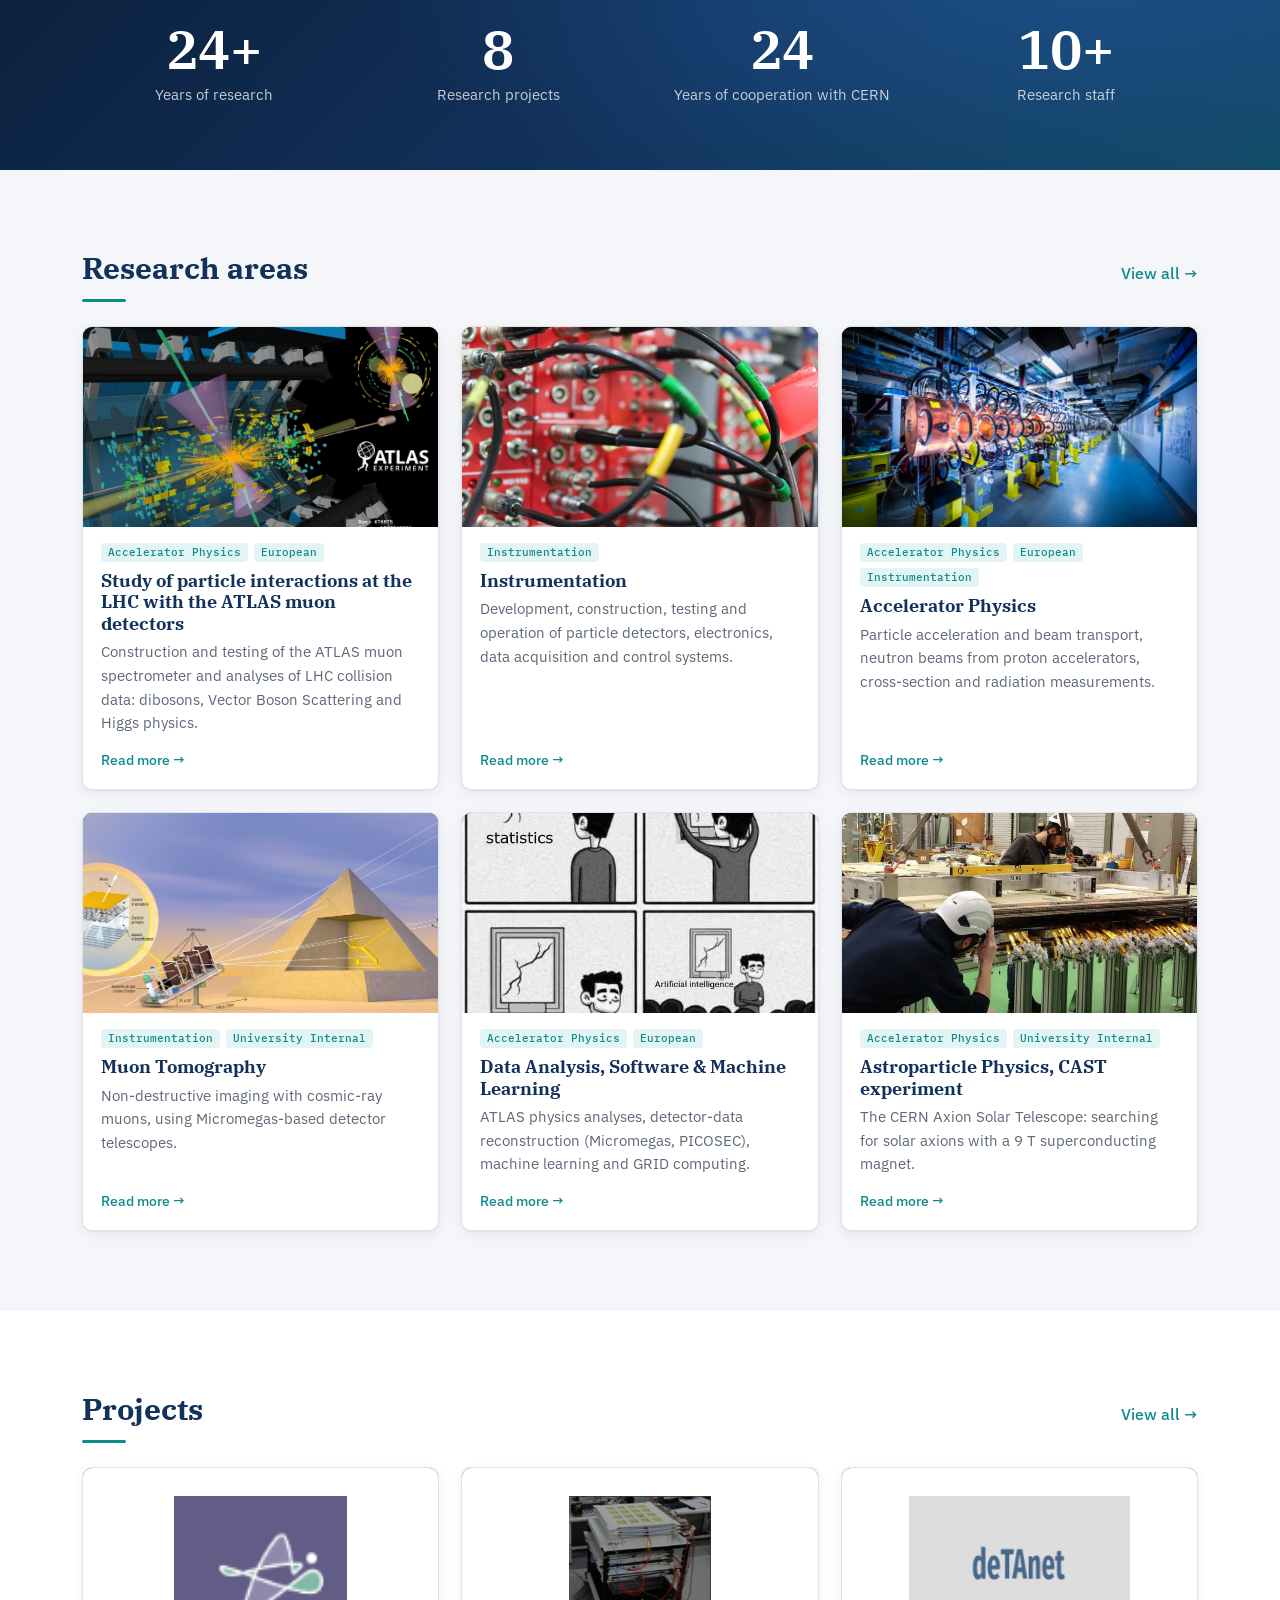
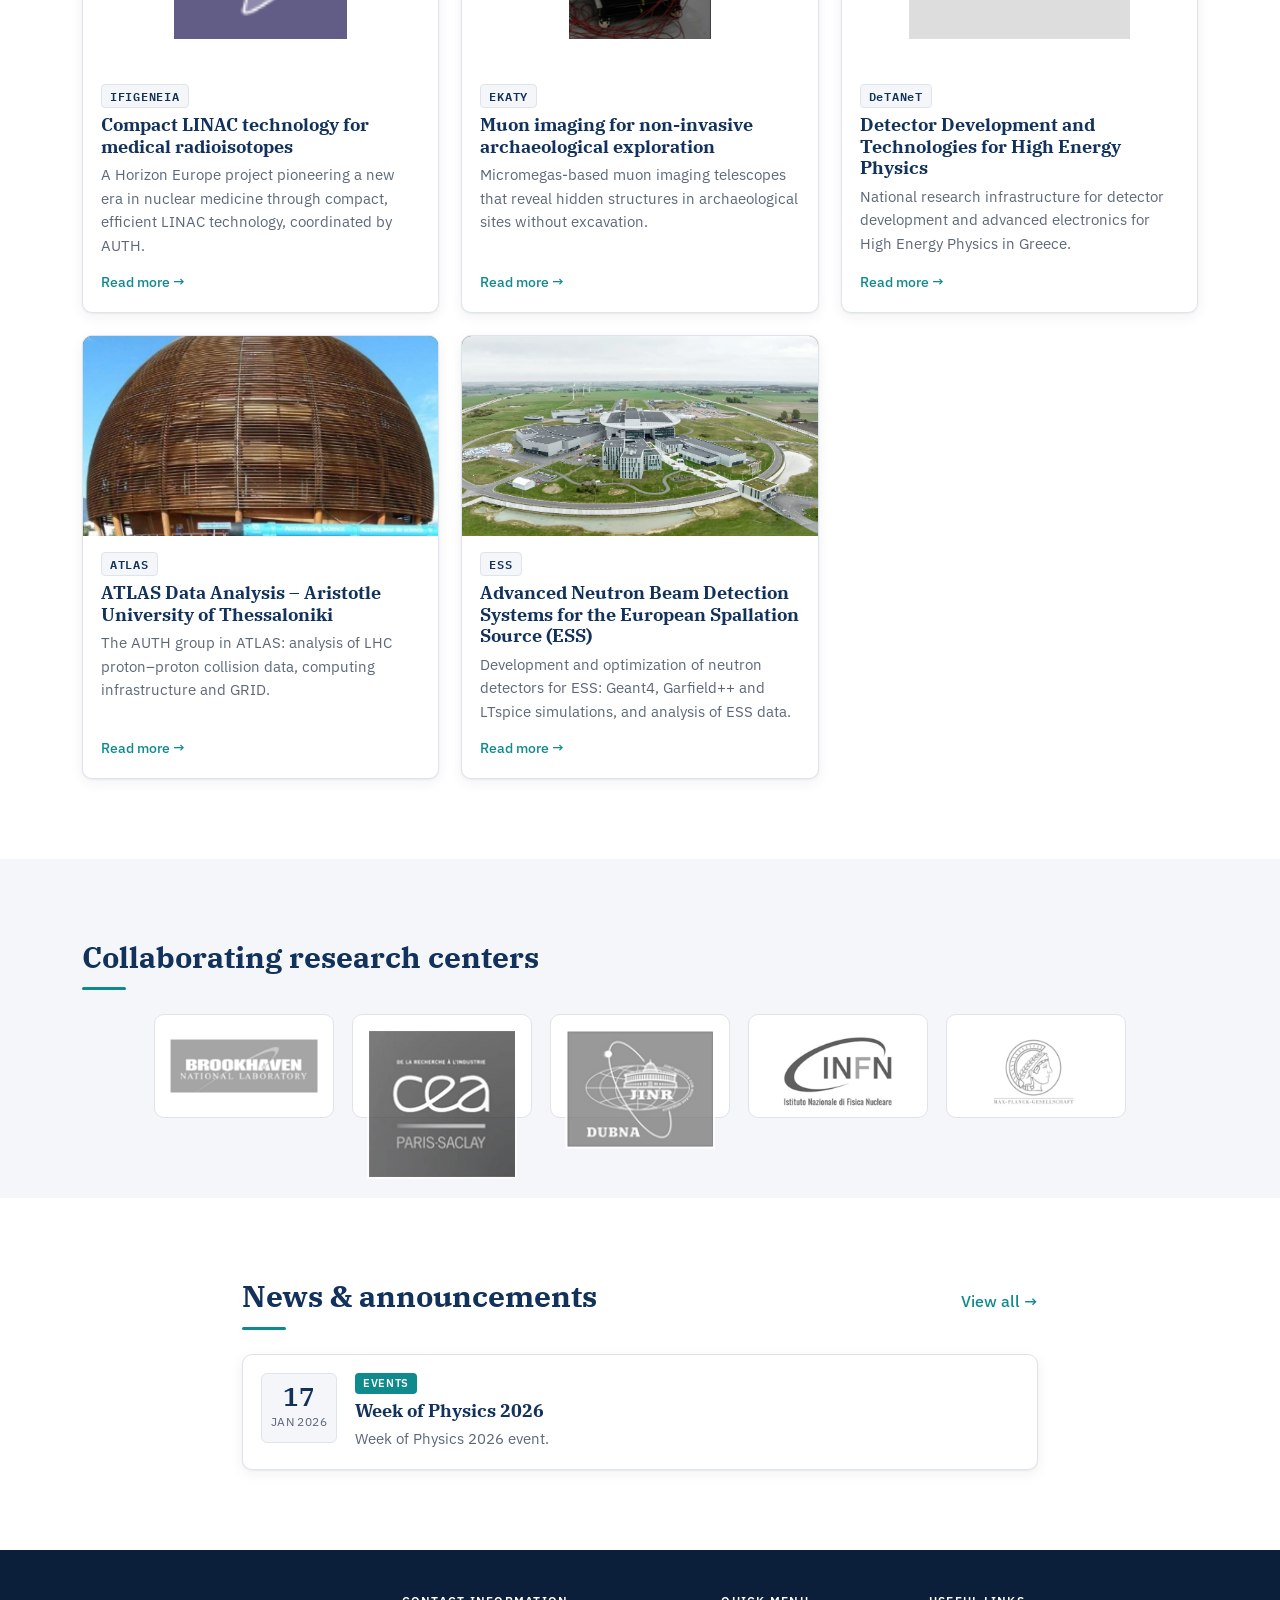
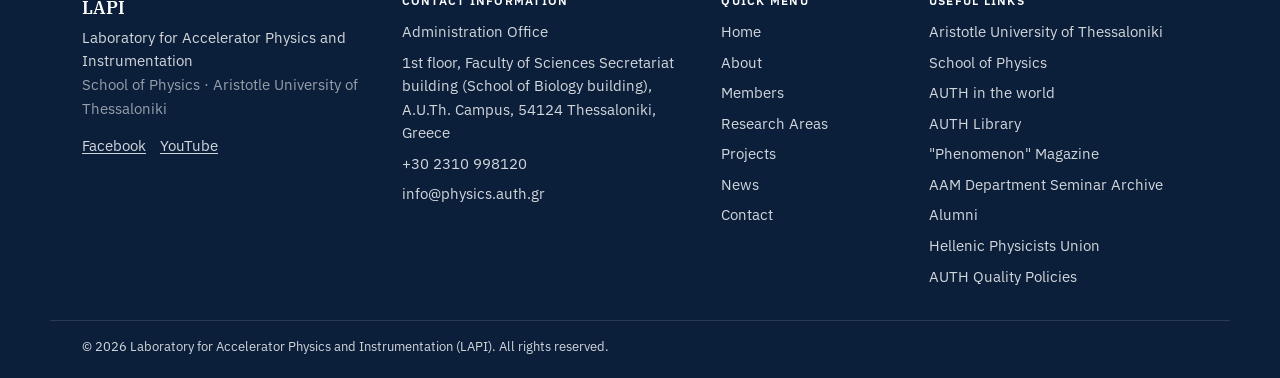
==== commit a50b8a49: "LAPI site v2: content from the old site, EN/EL, member/research/project/news full pages with pop-up " ====
--- a/index.html
+++ b/index.html
@@ -3,26 +3,27 @@
 <head>
   <meta charset="utf-8">
   <meta name="viewport" content="width=device-width, initial-scale=1">
-  <title>Nuclear Physics Laboratory</title>
-  <meta name="description" content="Nuclear Physics Laboratory, School of Physics, Aristotle University of Thessaloniki">
-  <link rel="icon" href="assets/img/logo.svg" type="image/svg+xml">
-  <link rel="stylesheet" href="assets/css/base.css?v=20261114-3">
-  <!-- theme: changed automatically from data/config.js (or ?theme=name) -->
-  <link rel="stylesheet" id="theme-css" href="assets/css/themes/scientific.css?v=20261114-3">
+  <title>LAPI · Laboratory for Accelerator Physics and Instrumentation</title>
+  <meta name="description" content="Laboratory for Accelerator Physics and Instrumentation (LAPI), School of Physics, Aristotle University of Thessaloniki">
+  <link rel="icon" href="images/site/logo.svg" type="image/svg+xml">
+  <link rel="stylesheet" href="assets/css/base.css?v=20261116-1">
+  <link rel="stylesheet" id="theme-css" href="assets/css/themes/scientific.css?v=20261116-1">
+  <!-- Shows a red banner if a data file has an error (e.g. a missing comma) -->
+  <script>window.LAB_ERRORS=[];addEventListener("error",function(e){var t=e.target;if(t&&t.tagName==="SCRIPT"){LAB_ERRORS.push(t.getAttribute("src").split("?")[0]+": could not be loaded.");}else if(e.filename&&/\/data\//.test(e.filename)){LAB_ERRORS.push(e.filename.split("/").pop().split("?")[0].replace(/^/,"data/")+", line "+e.lineno+": "+e.message);}},true);</script>
 </head>
 <body data-page="home">
   <div id="site-header"></div>
   <main id="main"><noscript><p style="padding:2rem">Please enable JavaScript to view this site.</p></noscript></main>
   <div id="site-footer"></div>
 
-  <!-- content (edit these files) -->
-  <script src="data/config.js?v=20261114-3"></script>
-  <script src="data/ui-strings.js?v=20261114-3"></script>
-  <script src="data/people.js?v=20261114-3"></script>
-  <script src="data/research.js?v=20261114-3"></script>
-  <script src="data/projects.js?v=20261114-3"></script>
-  <script src="data/news.js?v=20261114-3"></script>
-  <!-- engine -->
-  <script src="assets/js/app.js?v=20261114-3"></script>
+  <!-- Content: edit these files -->
+  <script src="data/site.js?v=20261116-1"></script>
+  <script src="data/ui-strings.js?v=20261116-1"></script>
+  <script src="data/members.js?v=20261116-1"></script>
+  <script src="data/research.js?v=20261116-1"></script>
+  <script src="data/projects.js?v=20261116-1"></script>
+  <script src="data/news.js?v=20261116-1"></script>
+  <!-- Engine (no need to edit) -->
+  <script src="assets/js/app.js?v=20261116-1"></script>
 </body>
 </html>
--- a/assets/css/base.css
+++ b/assets/css/base.css
@@ -39,8 +39,8 @@
 .brand:hover { text-decoration: none; }
 .brand__logo { width: 40px; height: 40px; flex: none; }
 .brand__text { display: flex; flex-direction: column; min-width: 0; }
-.brand__name { font-family: var(--font-head); font-weight: 600; font-size: 1.05rem; line-height: 1.2; }
-.brand__inst { font-size: .74rem; color: var(--c-muted); white-space: nowrap; overflow: hidden; text-overflow: ellipsis; }
+.brand__short { font-family: var(--font-head); font-weight: 600; font-size: 1.25rem; line-height: 1.1; letter-spacing: .04em; }
+.brand__name { font-size: .72rem; color: var(--c-muted); line-height: 1.25; max-width: 30ch; }
 
 .nav { display: flex; align-items: center; gap: 4px; }
 .nav__link {
@@ -77,7 +77,7 @@
 .nav-open .nav-toggle__bar::before { transform: translateY(7px) rotate(45deg); }
 .nav-open .nav-toggle__bar::after { transform: translateY(-7px) rotate(-45deg); }
 
-@media (max-width: 860px) {
+@media (max-width: 1100px) {
   .nav-toggle { display: block; }
   .nav {
     position: absolute; top: 100%; left: 0; right: 0; flex-direction: column; align-items: stretch; gap: 0;
@@ -89,8 +89,8 @@
   .nav__link { padding: 12px 4px; border-bottom: 1px solid var(--c-border); color: var(--c-text); }
   .nav__link::after { left: 4px; right: auto; width: 24px; bottom: 6px; }
   .lang-switch { margin: 14px 0 0; align-self: flex-start; color: var(--c-text); }
-  .brand__inst { display: none; }
-}
+}
+@media (max-width: 420px) { .brand__name { display: none; } }
 
 /* ---------- hero (home) ---------- */
 .hero {
@@ -98,7 +98,11 @@
   background: var(--hero-bg); color: var(--hero-text);
   padding: clamp(72px, 14vw, 150px) 0 clamp(64px, 11vw, 120px);
 }
-.hero--image { background: linear-gradient(90deg, rgba(5,15,30,.82), rgba(5,15,30,.35)), var(--hero-img) center/cover no-repeat; }
+.hero--image { background: linear-gradient(100deg, rgba(6,18,38,.94) 0%, rgba(8,26,52,.82) 45%, rgba(8,26,52,.45) 100%), var(--hero-img) center/cover no-repeat; }
+.hero__short { display: block; font: 600 .95rem/1 var(--font-mono); letter-spacing: .3em; color: var(--track-color-2); margin-bottom: 14px; }
+.hero .btn-row { margin-top: 28px; }
+.hero .btn--ghost { background: rgba(255,255,255,.08); color: #fff; border-color: rgba(255,255,255,.35); }
+.hero .btn--ghost:hover { background: rgba(255,255,255,.16); color: #fff; border-color: #fff; }
 .hero__canvas { position: absolute; inset: 0; width: 100%; height: 100%; z-index: -1; }
 .hero::after { /* faint grid like graph paper */
   content: ""; position: absolute; inset: 0; z-index: -2; opacity: .08;
@@ -109,7 +113,7 @@
 }
 .hero__inner { max-width: var(--maxw); }
 .hero__kicker { font: 500 .8rem/1.4 var(--font-mono); letter-spacing: .12em; text-transform: uppercase; color: var(--hero-muted); margin: 0 0 16px; }
-.hero__title { color: var(--hero-text); font-size: clamp(2.1rem, 5.6vw, 3.8rem); max-width: 16ch; margin-bottom: 20px; }
+.hero__title { color: var(--hero-text); font-size: clamp(1.9rem, 4.8vw, 3.4rem); max-width: 20ch; margin-bottom: 20px; }
 .hero__tagline { font-size: clamp(1.02rem, 2vw, 1.25rem); color: var(--hero-muted); max-width: 58ch; margin: 0; }
 
 /* ---------- page head (inner pages) ---------- */
@@ -178,7 +182,7 @@
 @media (max-width: 480px) { .grid--people { grid-template-columns: repeat(2, 1fr); gap: 14px; } }
 
 .card {
-  display: flex; flex-direction: column; overflow: hidden; cursor: pointer;
+  display: flex; flex-direction: column; overflow: hidden; cursor: pointer; color: var(--c-text); text-decoration: none;
   background: var(--c-surface); border: 1px solid var(--c-border); border-radius: var(--radius); box-shadow: var(--shadow);
   transition: transform .28s cubic-bezier(.2,.7,.3,1), box-shadow .28s, border-color .28s;
 }
@@ -192,7 +196,7 @@
 .card--person .card__text { font-size: .85rem; }
 .card__more { margin-top: auto; padding-top: 8px; font-size: .88rem; font-weight: 500; color: var(--c-accent); }
 .card__row { display: flex; align-items: center; gap: 8px; flex-wrap: wrap; }
-.card__acronym { font: 600 .78rem/1 var(--font-mono); letter-spacing: .06em; color: var(--c-primary); background: var(--c-bg-alt); border: 1px solid var(--c-border); padding: 5px 8px; border-radius: 4px; }
+.acronym { font: 600 .78rem/1 var(--font-mono); letter-spacing: .06em; color: var(--c-primary); background: var(--c-bg-alt); border: 1px solid var(--c-border); padding: 5px 8px; border-radius: 4px; }
 
 /* ---------- responsive images ---------- */
 /* Any photo, any size: the box keeps its ratio and the photo is cropped to fill it.
@@ -201,6 +205,9 @@
 .media img { position: absolute; inset: 0; width: 100%; height: 100%; object-fit: cover; object-position: var(--pos, 50% 50%); transition: transform .6s ease; z-index: 1; }
 .media .placeholder { position: absolute; inset: 0; }
 .media--round { border-radius: 50%; }
+.media--contain { background: #fff; }
+.media img.is-contain { object-fit: contain; padding: 8% 10%; background: #fff; }
+.card:hover .media img.is-contain { transform: scale(1.03); }
 
 .placeholder--avatar {
   display: grid; place-items: center;
@@ -227,6 +234,7 @@
 /* ---------- news list ---------- */
 .news-list { display: flex; flex-direction: column; gap: 14px; }
 .news-item {
+  color: var(--c-text); text-decoration: none;
   display: grid; grid-template-columns: 76px 1fr; gap: 18px; align-items: start; cursor: pointer;
   background: var(--c-surface); border: 1px solid var(--c-border); border-radius: var(--radius); padding: 18px;
   box-shadow: var(--shadow); transition: transform .25s, box-shadow .25s, border-color .25s;
@@ -347,3 +355,138 @@
 }
 /* If JS fails, never hide content */
 html:not(.is-ready) .reveal { opacity: 1; transform: none; }
+
+/* =====================================================================
+ *  v2 components
+ * ===================================================================== */
+.card:hover, .news-item:hover { text-decoration: none; }
+.card .tags { margin-bottom: 2px; }
+.card .tags li { font-size: .7rem; padding: 4px 7px; }
+.lead { font-size: 1.12rem; color: var(--c-muted); margin: 0 0 8px; }
+.btn-row { display: flex; flex-wrap: wrap; gap: 10px; margin: 14px 0; }
+.btn { cursor: pointer; }
+.btn--primary { background: var(--c-accent); color: #fff; border: 1px solid var(--c-accent); }
+.btn--primary:hover { filter: brightness(1.08); color: #fff; text-decoration: none; transform: translateY(-1px); box-shadow: var(--shadow); }
+.btn__icon { font-size: .95em; }
+.btn__ext { opacity: .7; margin-left: 2px; }
+.back-row { padding-bottom: 56px; }
+
+/* breadcrumb */
+.crumbs { display: flex; flex-wrap: wrap; gap: 8px; font-size: .85rem; color: var(--c-muted); margin-bottom: 14px; position: relative; }
+.crumbs a { color: var(--c-muted); }
+.crumbs a:hover { color: var(--c-accent); }
+.page-head--slim { padding: 18px 0 4px; }
+.page-head--slim::before { display: none; }
+
+/* focus boxes under the hero */
+.focus { background: var(--c-primary); }
+.focus__grid { display: grid; grid-template-columns: repeat(auto-fit, minmax(280px, 1fr)); }
+.focus__item { position: relative; display: flex; flex-direction: column; gap: 6px; padding: 26px 56px 26px 24px; color: #fff; text-decoration: none; border-left: 1px solid rgba(255,255,255,.12); transition: background .25s; }
+.focus__item:first-child { border-left: 0; }
+.focus__item:hover { background: rgba(255,255,255,.07); text-decoration: none; }
+.focus__title { font-family: var(--font-head); font-size: 1.2rem; font-weight: 600; }
+.focus__text { color: rgba(255,255,255,.75); font-size: .93rem; }
+.focus__arrow { position: absolute; right: 22px; top: 50%; transform: translateY(-50%); font-size: 1.3rem; color: var(--track-color-2); transition: transform .25s; }
+.focus__item:hover .focus__arrow { transform: translate(5px, -50%); }
+@media (max-width: 640px) { .focus__item { border-left: 0; border-top: 1px solid rgba(255,255,255,.12); } }
+
+/* intro + student info box */
+.split { display: grid; grid-template-columns: 1.5fr 1fr; gap: clamp(24px, 5vw, 64px); align-items: start; }
+@media (max-width: 900px) { .split { grid-template-columns: 1fr; } }
+.info-box { background: var(--c-bg-alt); border: 1px solid var(--c-border); border-left: 4px solid var(--c-accent); border-radius: var(--radius); padding: 24px; }
+.info-box__title { font-size: 1.15rem; margin-bottom: 16px; }
+.info-box dl { margin: 0; display: grid; gap: 14px; }
+.info-box dt { font: 600 .74rem/1.3 var(--font-body); text-transform: uppercase; letter-spacing: .08em; color: var(--c-accent); }
+.info-box dd { margin: 3px 0 0; font-size: .95rem; }
+
+/* numbers */
+.numbers { background: var(--hero-bg); color: #fff; padding: clamp(40px, 6vw, 64px) 0; }
+.numbers__title { color: #fff; text-align: center; font-size: clamp(1.3rem, 3vw, 1.7rem); margin-bottom: 28px; }
+.numbers__grid { display: grid; grid-template-columns: repeat(auto-fit, minmax(170px, 1fr)); gap: 20px; text-align: center; }
+.number { display: flex; flex-direction: column; gap: 6px; }
+.number__value { font: 600 clamp(2.4rem, 6vw, 3.4rem)/1 var(--font-head); color: #fff; }
+.number__label { color: rgba(255,255,255,.75); font-size: .92rem; }
+
+/* partners */
+.partners__row { display: flex; flex-wrap: wrap; justify-content: center; align-items: center; gap: 18px; }
+.partner { display: grid; place-items: center; width: 180px; height: 104px; padding: 14px; background: #fff; border: 1px solid var(--c-border); border-radius: var(--radius); transition: transform .25s, box-shadow .25s; }
+.partner img { width: 100%; height: 100%; object-fit: contain; filter: grayscale(1); opacity: .75; transition: filter .3s, opacity .3s; }
+.partner:hover { transform: translateY(-3px); box-shadow: var(--shadow-hover); }
+.partner:hover img { filter: none; opacity: 1; }
+@media (max-width: 480px) { .partner { width: calc(50% - 9px); height: 90px; } }
+
+/* about */
+.about__block + .about__block { margin-top: 36px; }
+.directions { display: grid; grid-template-columns: repeat(auto-fit, minmax(240px, 1fr)); gap: 16px; }
+.direction { display: flex; flex-direction: column; gap: 10px; padding: 22px; background: var(--c-surface); border: 1px solid var(--c-border); border-radius: var(--radius); font-family: var(--font-head); font-size: 1.1rem; color: var(--c-primary); box-shadow: var(--shadow); }
+.direction__n { font: 600 .8rem/1 var(--font-mono); color: var(--c-accent); }
+
+/* contact */
+.contact { display: grid; grid-template-columns: repeat(auto-fit, minmax(300px, 1fr)); gap: 22px; align-items: start; }
+.contact__card { background: var(--c-surface); border: 1px solid var(--c-border); border-radius: var(--radius); padding: clamp(20px, 4vw, 32px); box-shadow: var(--shadow); }
+
+/* pop-up preview */
+.preview__main { padding: clamp(20px, 4vw, 32px); }
+.preview__text { color: var(--c-text); margin: 10px 0 0; }
+.preview__foot { margin-top: 24px; padding-top: 18px; border-top: 1px solid var(--c-border); display: flex; justify-content: flex-end; }
+.preview--person { display: grid; grid-template-columns: 240px 1fr; }
+.preview--person .preview__side { padding: clamp(20px, 4vw, 32px); padding-right: 0; }
+.preview--person .preview__side .media { border-radius: var(--radius); }
+@media (max-width: 640px) {
+  .preview--person { grid-template-columns: 1fr; }
+  .preview--person .preview__side { padding: 22px 22px 0; max-width: 200px; }
+  .preview__foot { justify-content: stretch; } .preview__foot .btn { flex: 1; justify-content: center; }
+}
+
+/* member profile page */
+.profile { display: grid; grid-template-columns: 300px 1fr; gap: clamp(24px, 5vw, 56px); align-items: start; }
+.profile__side { position: sticky; top: 90px; display: flex; flex-direction: column; gap: 16px; }
+.profile__photo { border-radius: var(--radius); box-shadow: var(--shadow); }
+.profile__card .facts { margin-top: 0; }
+.profile__card .facts div { grid-template-columns: 1fr; gap: 2px; }
+.profile__card .btn--primary { width: 100%; justify-content: center; }
+.profile__name { font-size: clamp(1.8rem, 4.5vw, 2.6rem); margin: 6px 0 4px; }
+.profile__main section { margin-top: 8px; }
+@media (max-width: 800px) {
+  .profile { grid-template-columns: 1fr; }
+  .profile__side { position: static; flex-direction: row; flex-wrap: wrap; }
+  .profile__photo { width: 160px; }
+  .profile__card { flex: 1; min-width: 220px; }
+}
+
+/* research / project / news full page */
+.detail-page__banner { border-radius: var(--radius); margin-bottom: 28px; box-shadow: var(--shadow); }
+.detail-page__grid { display: grid; grid-template-columns: minmax(0, 1fr) 340px; gap: clamp(24px, 5vw, 48px); align-items: start; }
+.detail-page__main .prose { max-width: none; font-size: 1.04rem; }
+.detail-page__side { display: flex; flex-direction: column; gap: 16px; }
+.side-box { background: var(--c-surface); border: 1px solid var(--c-border); border-radius: var(--radius); padding: 18px; box-shadow: var(--shadow); }
+.side-box .detail__h { margin-top: 0; }
+.side-box__media { border-radius: var(--radius-sm); margin-bottom: 14px; border: 1px solid var(--c-border); }
+.side-box .people-mini { grid-template-columns: 1fr; }
+.side-box .btn--primary { width: 100%; justify-content: center; margin-top: 4px; }
+.side-list { list-style: none; margin: 0; padding: 0; display: grid; gap: 12px; }
+.side-list li { display: flex; flex-direction: column; font-size: .93rem; }
+.side-list .muted { font-size: .8rem; }
+@media (max-width: 900px) { .detail-page__grid { grid-template-columns: 1fr; } }
+
+/* lightbox close button */
+.lightbox__close { position: absolute; top: 14px; right: 14px; width: 44px; height: 44px; border-radius: 50%; border: 0; background: rgba(255,255,255,.12); color: #fff; font-size: 1.8rem; cursor: pointer; }
+
+/* footer (4 columns) */
+.site-footer__grid { grid-template-columns: 1.3fr 1.3fr .8fr 1.2fr; }
+.site-footer h3 { color: #fff; font: 600 .78rem/1 var(--font-body); text-transform: uppercase; letter-spacing: .1em; margin: 0 0 14px; }
+.site-footer__list { display: flex; flex-direction: column; gap: 7px; }
+.site-footer__list a { text-decoration: none; }
+.site-footer__list a:hover { text-decoration: underline; }
+.site-footer__social { display: flex; gap: 14px; margin-top: 14px; }
+@media (max-width: 900px) { .site-footer__grid { grid-template-columns: 1fr 1fr; } }
+@media (max-width: 560px) { .site-footer__grid { grid-template-columns: 1fr; } }
+
+/* data error / check banner */
+.data-banner { position: relative; z-index: 300; padding: 14px 52px 14px 20px; font-size: .92rem; line-height: 1.5; }
+.data-banner ul { margin: 6px 0 0; padding-left: 20px; }
+.data-banner button { position: absolute; top: 8px; right: 12px; border: 0; background: transparent; font-size: 1.5rem; cursor: pointer; color: inherit; }
+.data-banner--error { background: #b42318; color: #fff; }
+.data-banner--warn { background: #fff4d6; color: #5c4400; border-bottom: 1px solid #f2d27a; }
+.data-banner--ok { background: #e6f6ec; color: #145c32; }
+@media (max-width: 900px) { .detail-page__side--first { order: -1; } }
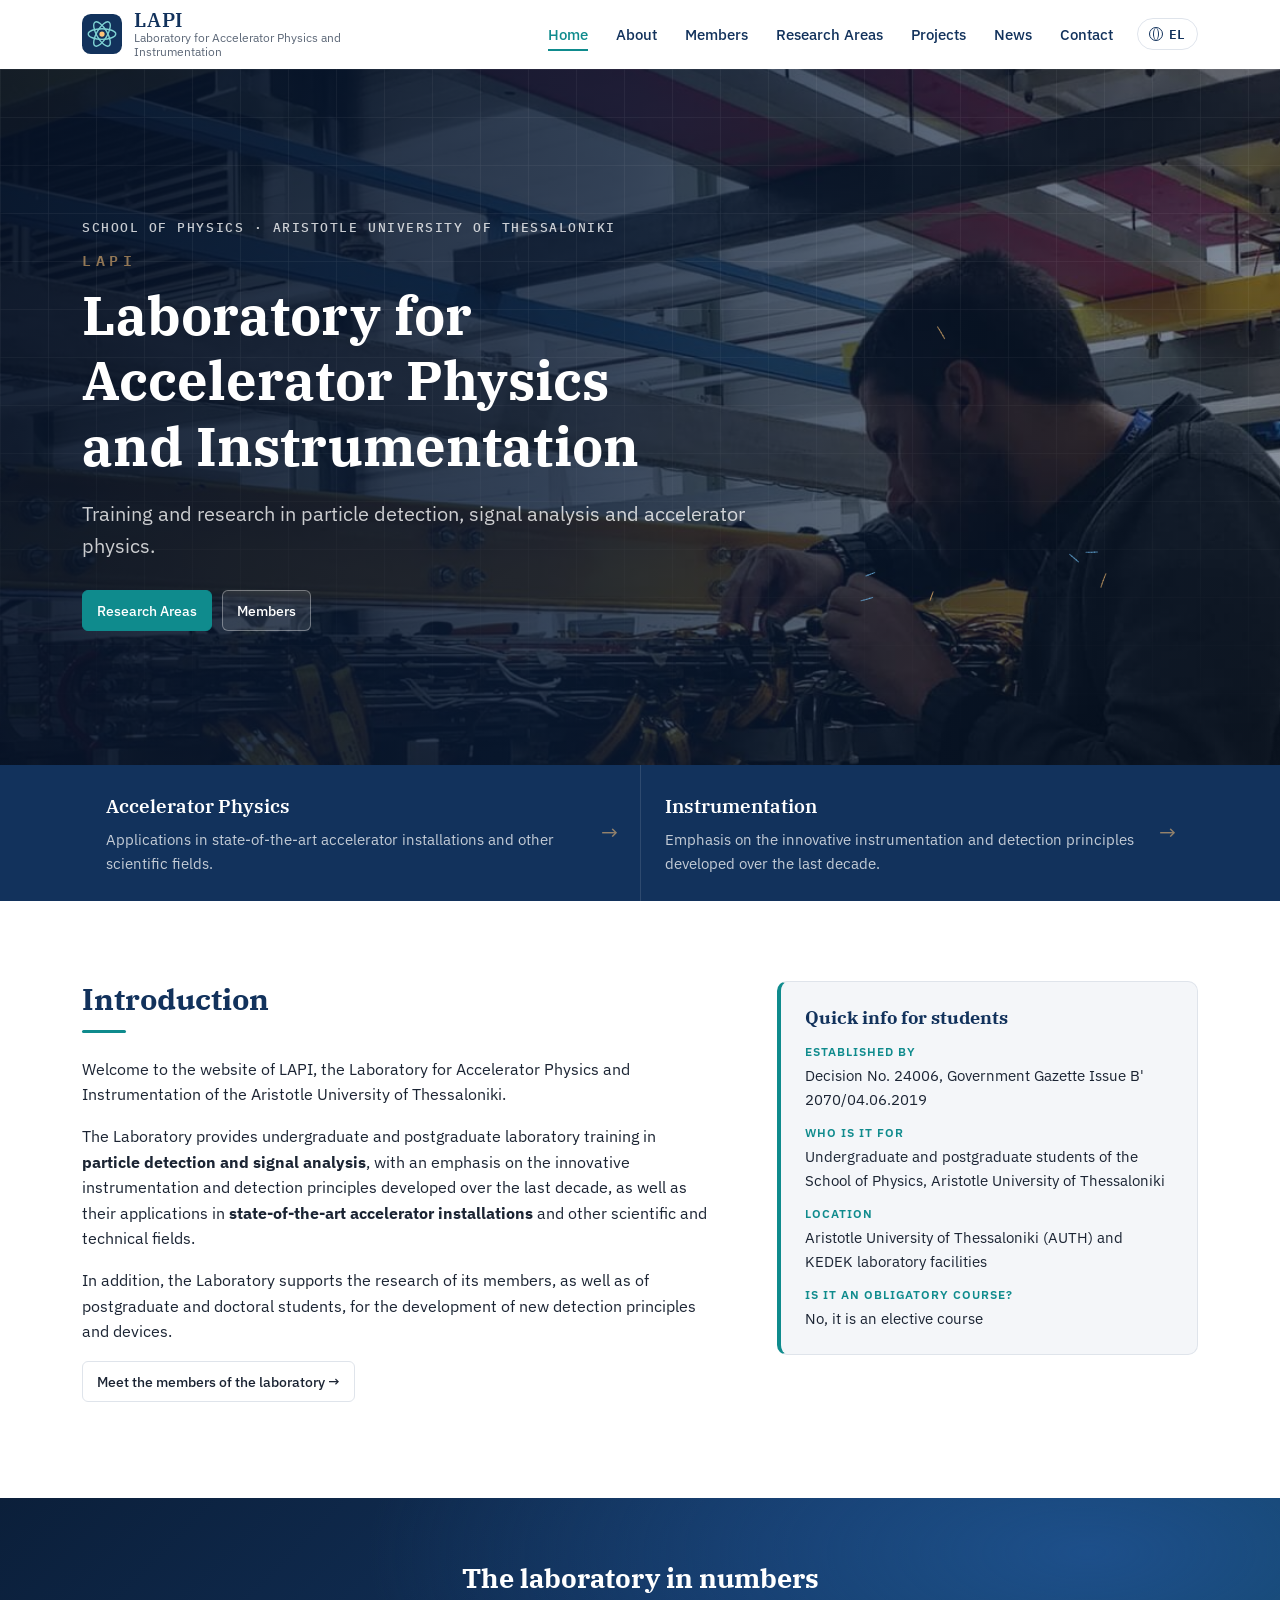
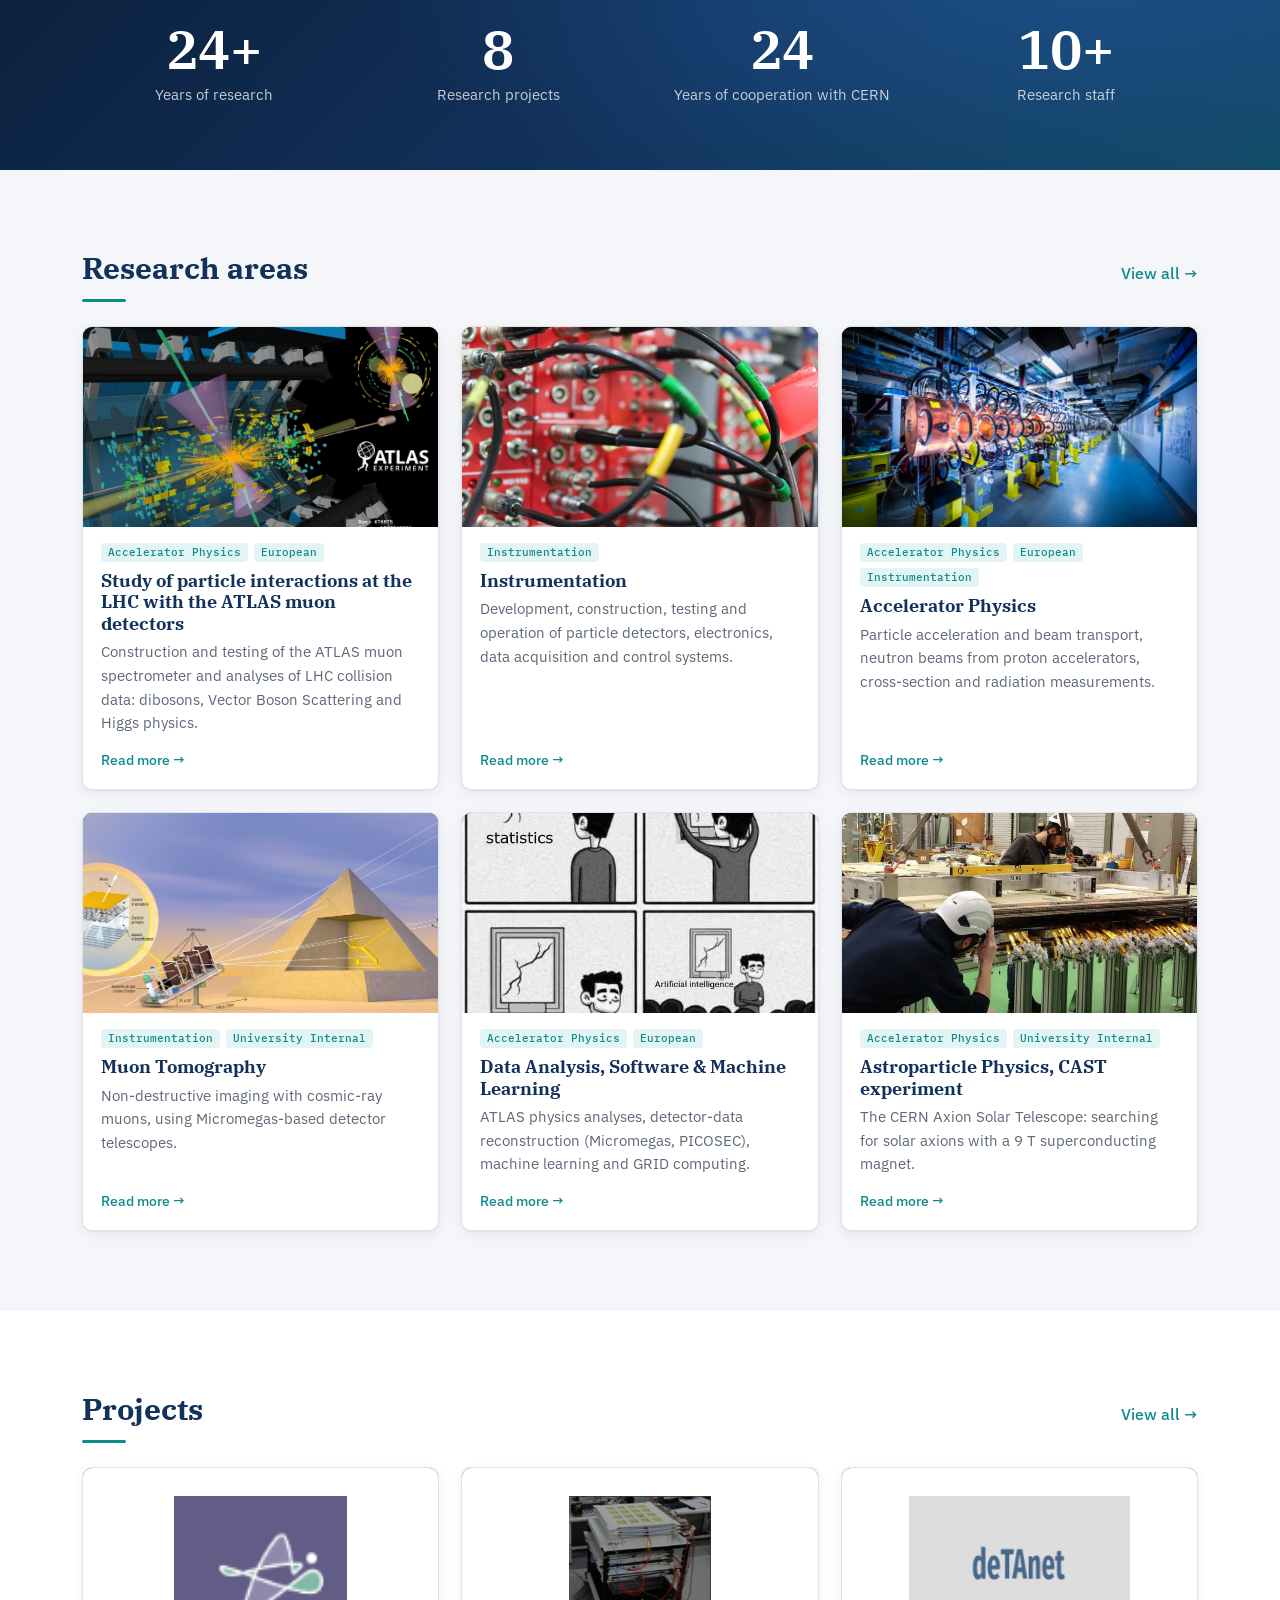
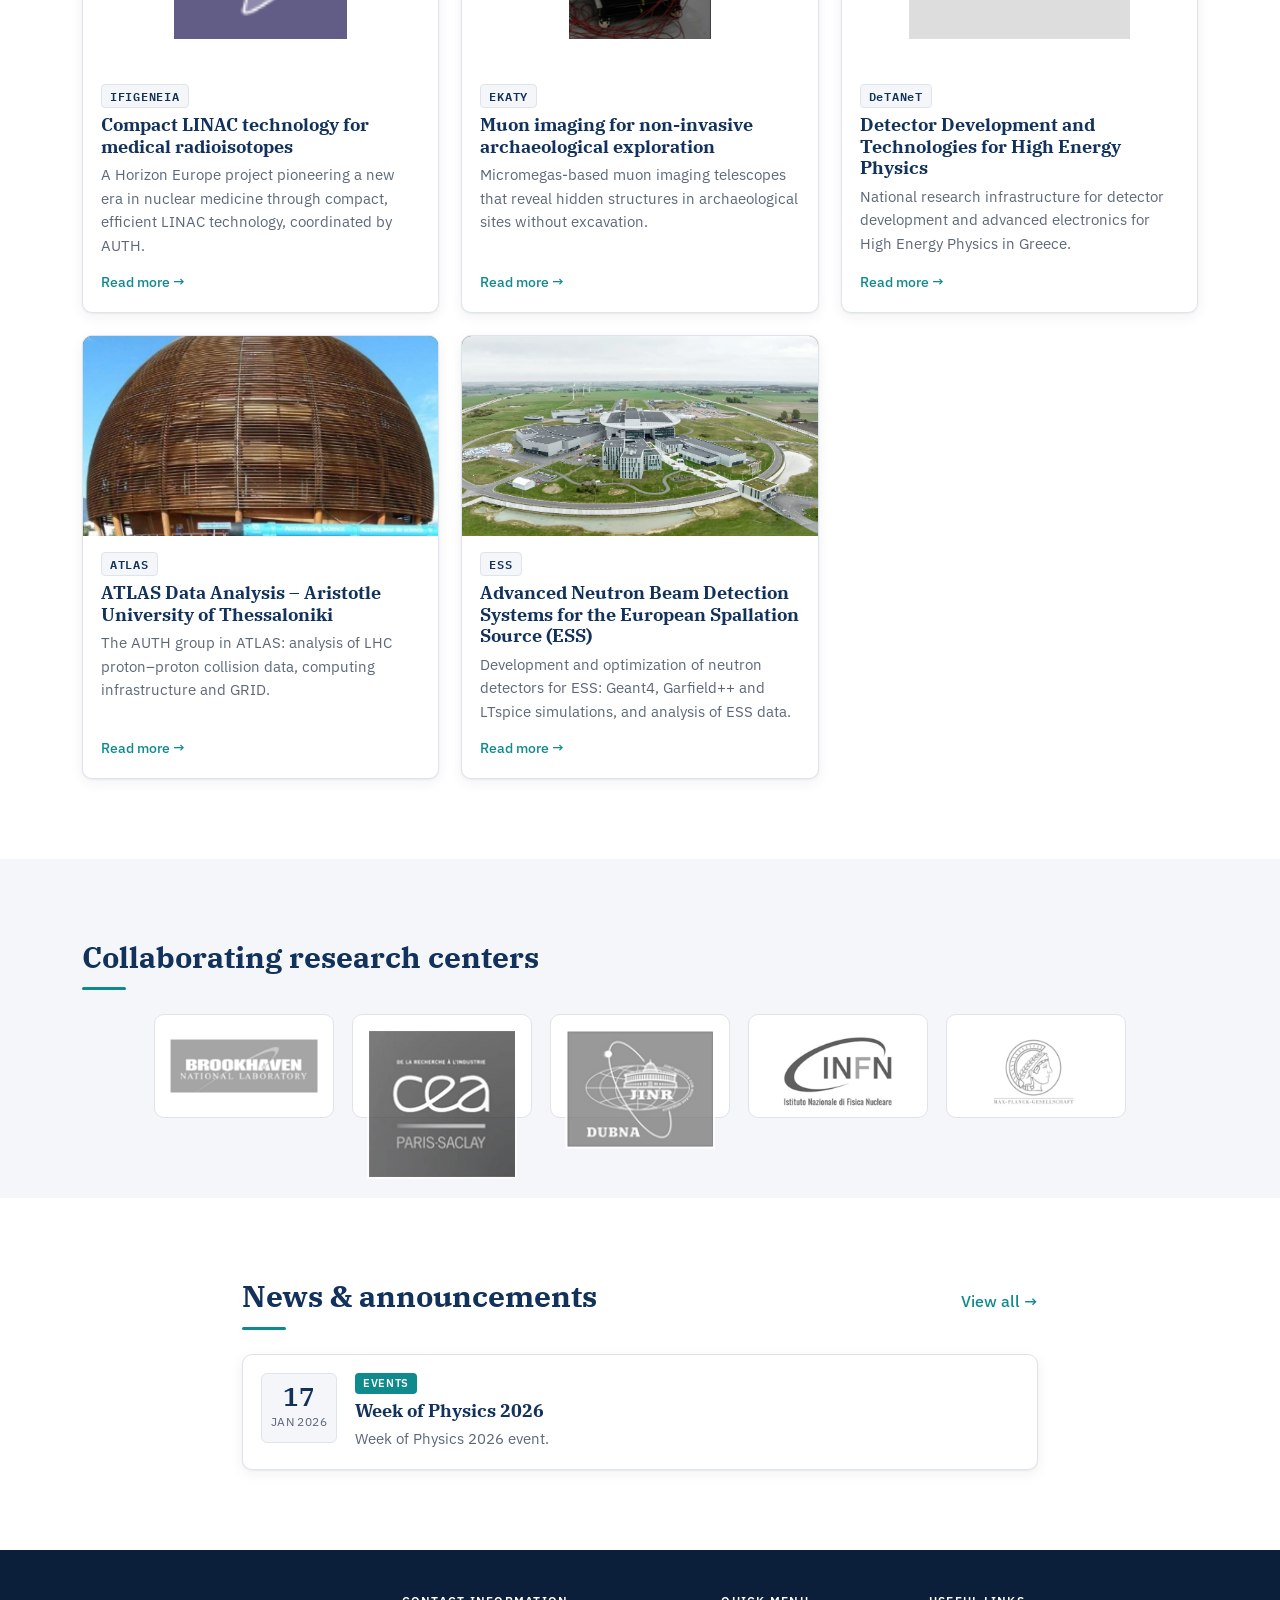
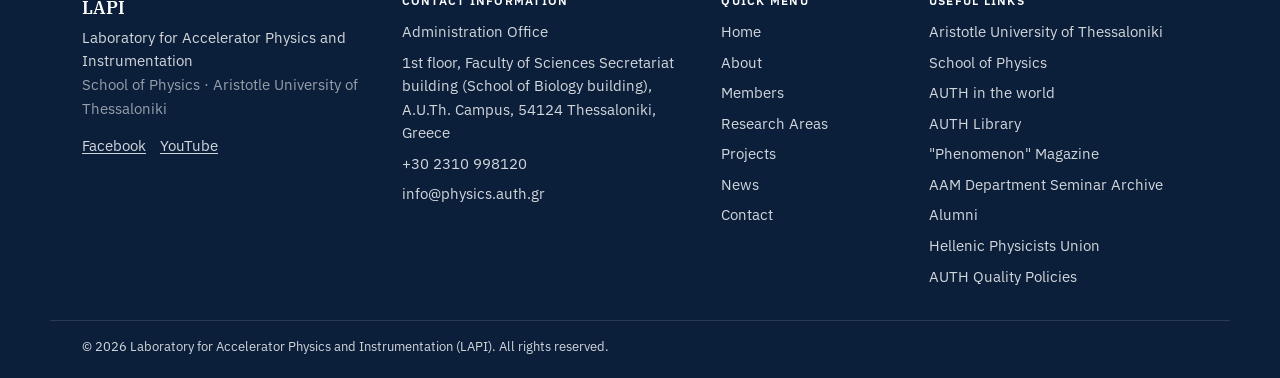
==== commit bf88f724: "About page: new text (Who We Are, Mission, History), EN + EL Co-Authored-By: Claude Opus 5.5 <norepl" ====
--- a/index.html
+++ b/index.html
@@ -6,8 +6,8 @@
   <title>LAPI · Laboratory for Accelerator Physics and Instrumentation</title>
   <meta name="description" content="Laboratory for Accelerator Physics and Instrumentation (LAPI), School of Physics, Aristotle University of Thessaloniki">
   <link rel="icon" href="images/site/logo.svg" type="image/svg+xml">
-  <link rel="stylesheet" href="assets/css/base.css?v=20261116-1">
-  <link rel="stylesheet" id="theme-css" href="assets/css/themes/scientific.css?v=20261116-1">
+  <link rel="stylesheet" href="assets/css/base.css?v=20261118-1">
+  <link rel="stylesheet" id="theme-css" href="assets/css/themes/scientific.css?v=20261118-1">
   <!-- Shows a red banner if a data file has an error (e.g. a missing comma) -->
   <script>window.LAB_ERRORS=[];addEventListener("error",function(e){var t=e.target;if(t&&t.tagName==="SCRIPT"){LAB_ERRORS.push(t.getAttribute("src").split("?")[0]+": could not be loaded.");}else if(e.filename&&/\/data\//.test(e.filename)){LAB_ERRORS.push(e.filename.split("/").pop().split("?")[0].replace(/^/,"data/")+", line "+e.lineno+": "+e.message);}},true);</script>
 </head>
@@ -17,13 +17,13 @@
   <div id="site-footer"></div>
 
   <!-- Content: edit these files -->
-  <script src="data/site.js?v=20261116-1"></script>
-  <script src="data/ui-strings.js?v=20261116-1"></script>
-  <script src="data/members.js?v=20261116-1"></script>
-  <script src="data/research.js?v=20261116-1"></script>
-  <script src="data/projects.js?v=20261116-1"></script>
-  <script src="data/news.js?v=20261116-1"></script>
+  <script src="data/site.js?v=20261118-1"></script>
+  <script src="data/ui-strings.js?v=20261118-1"></script>
+  <script src="data/members.js?v=20261118-1"></script>
+  <script src="data/research.js?v=20261118-1"></script>
+  <script src="data/projects.js?v=20261118-1"></script>
+  <script src="data/news.js?v=20261118-1"></script>
   <!-- Engine (no need to edit) -->
-  <script src="assets/js/app.js?v=20261116-1"></script>
+  <script src="assets/js/app.js?v=20261118-1"></script>
 </body>
 </html>
